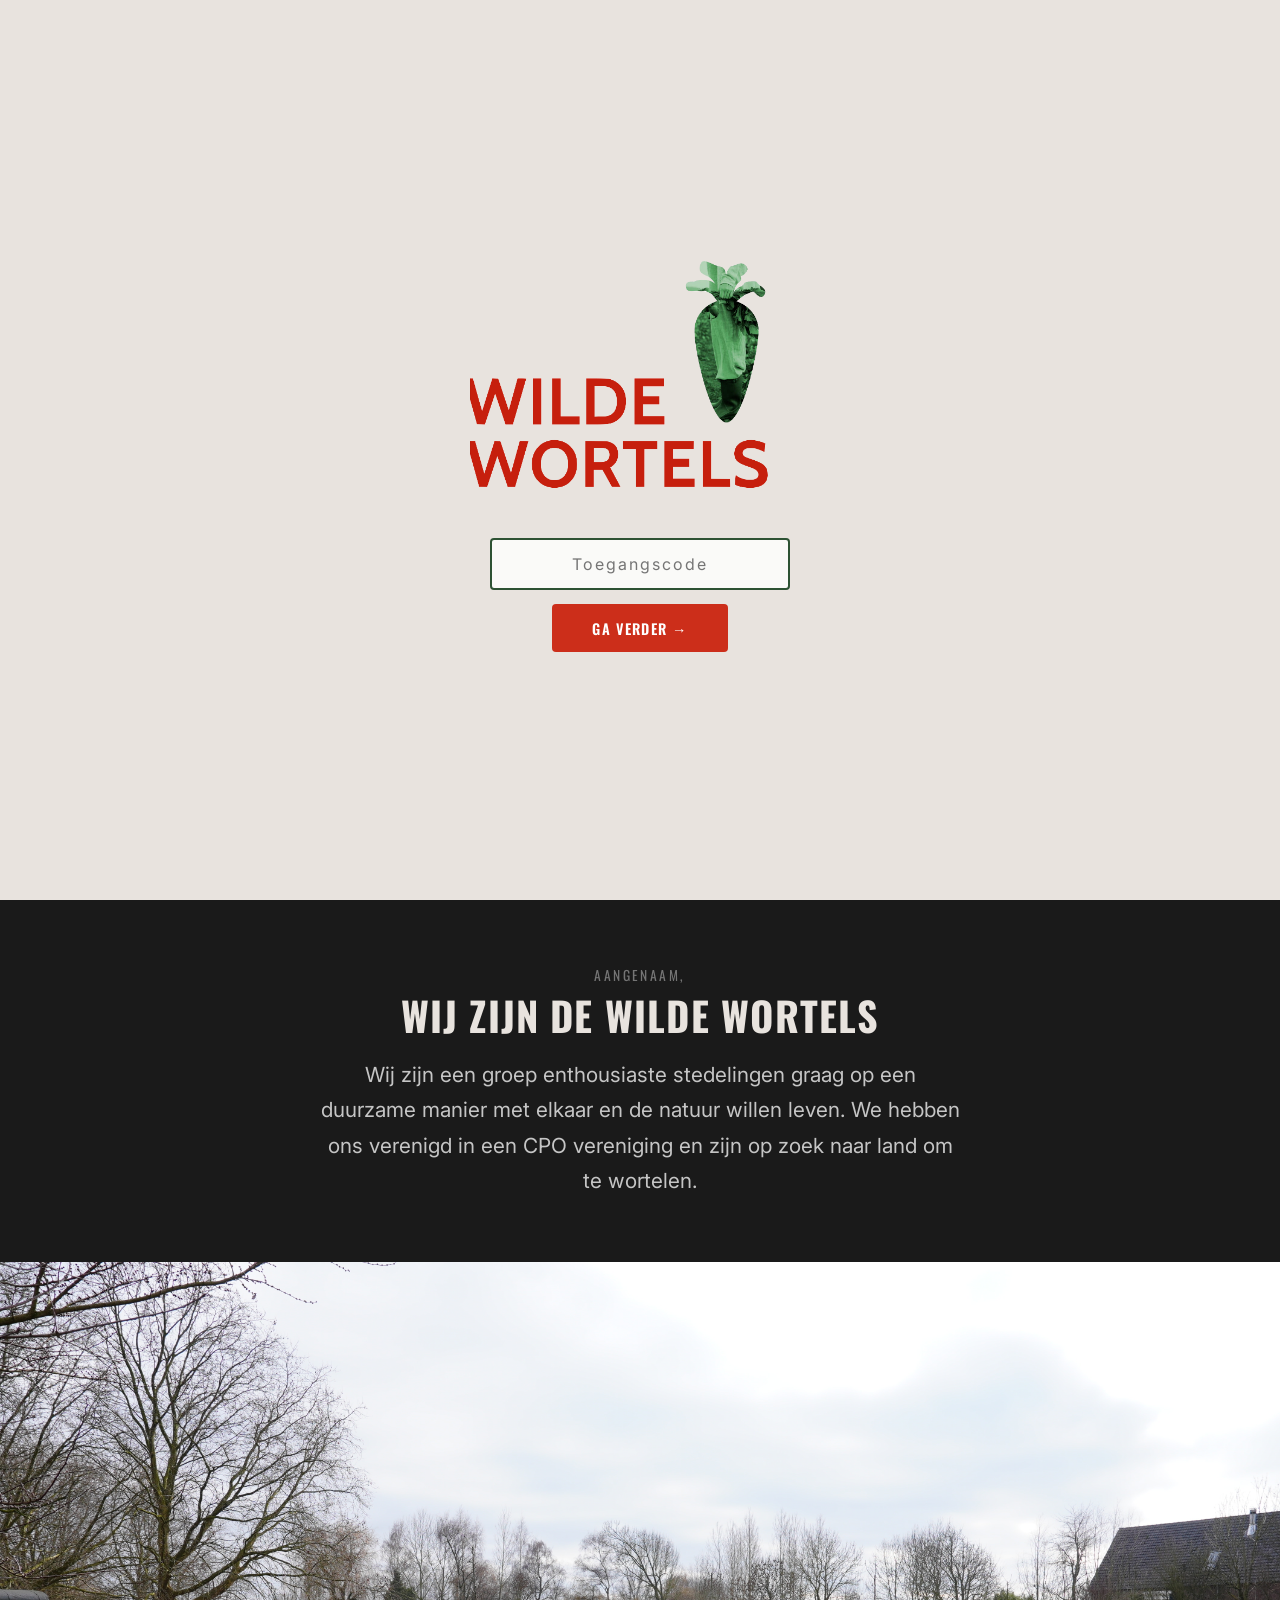
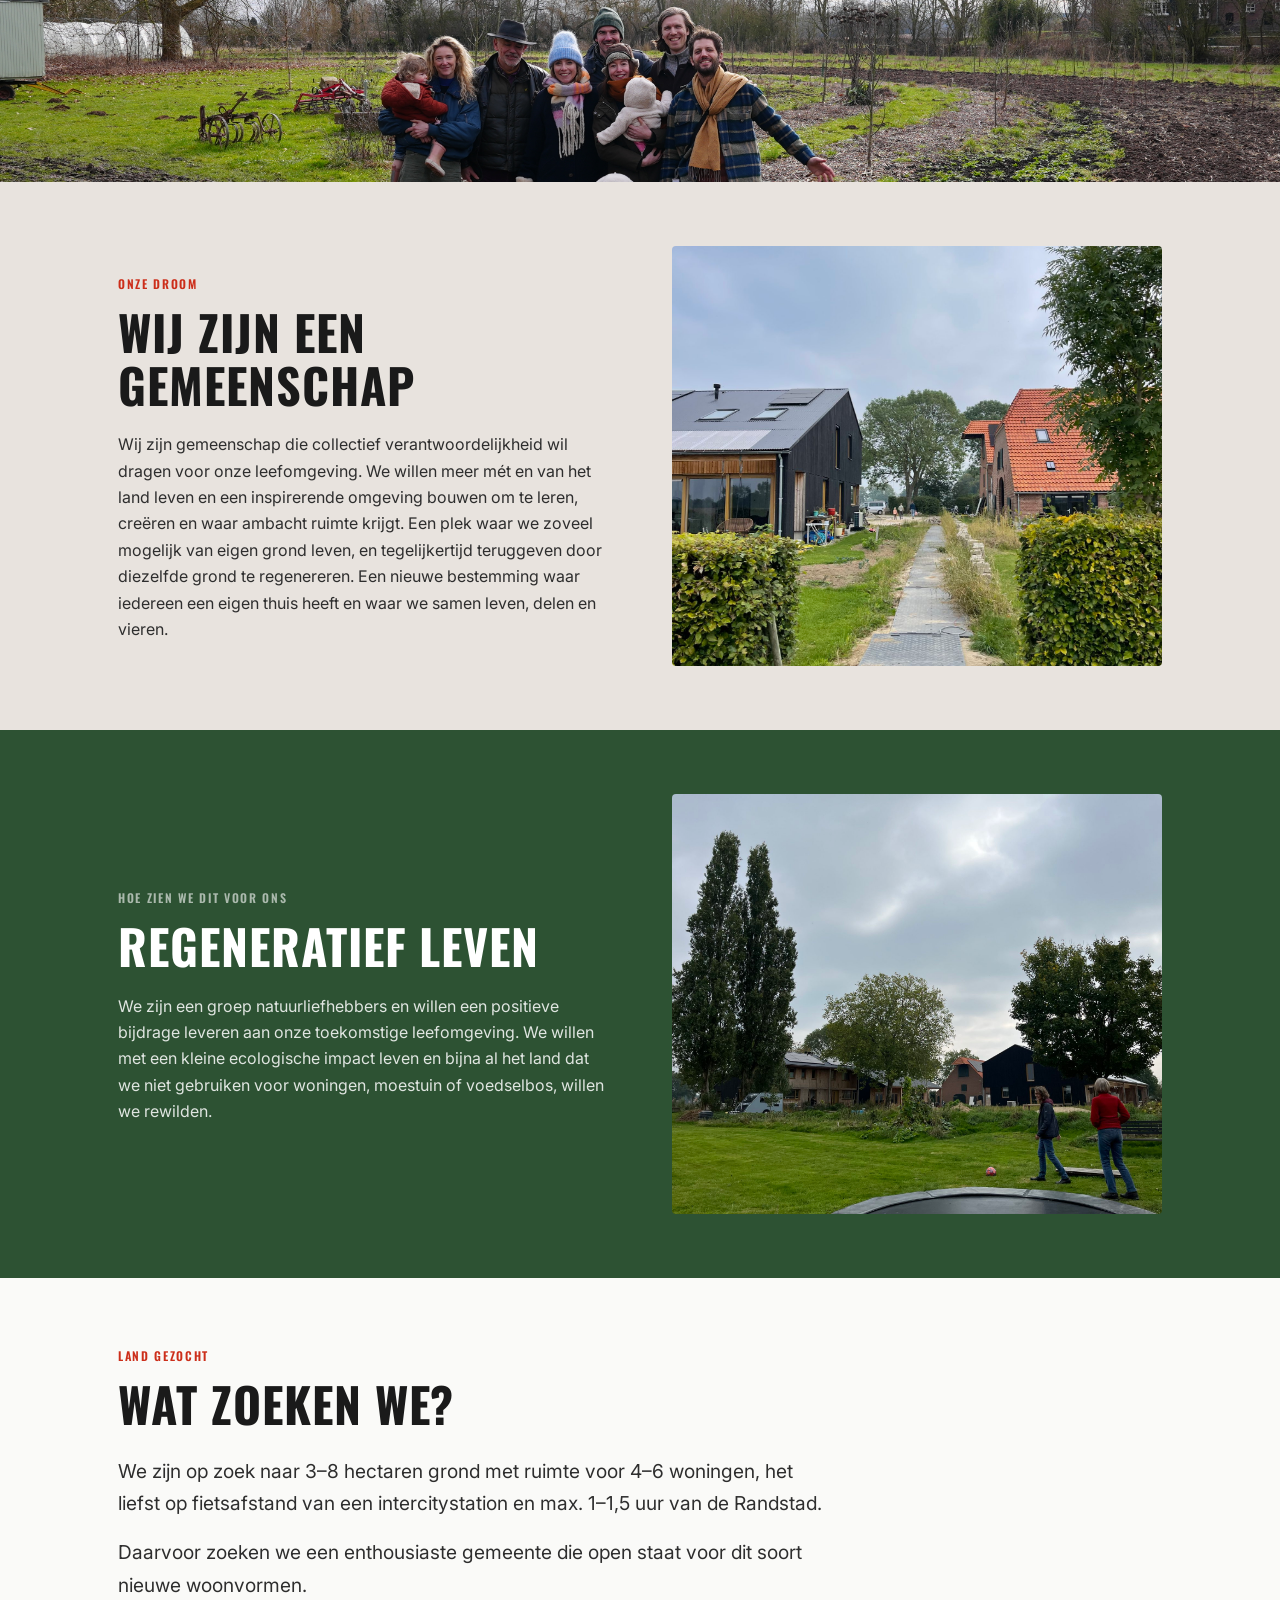
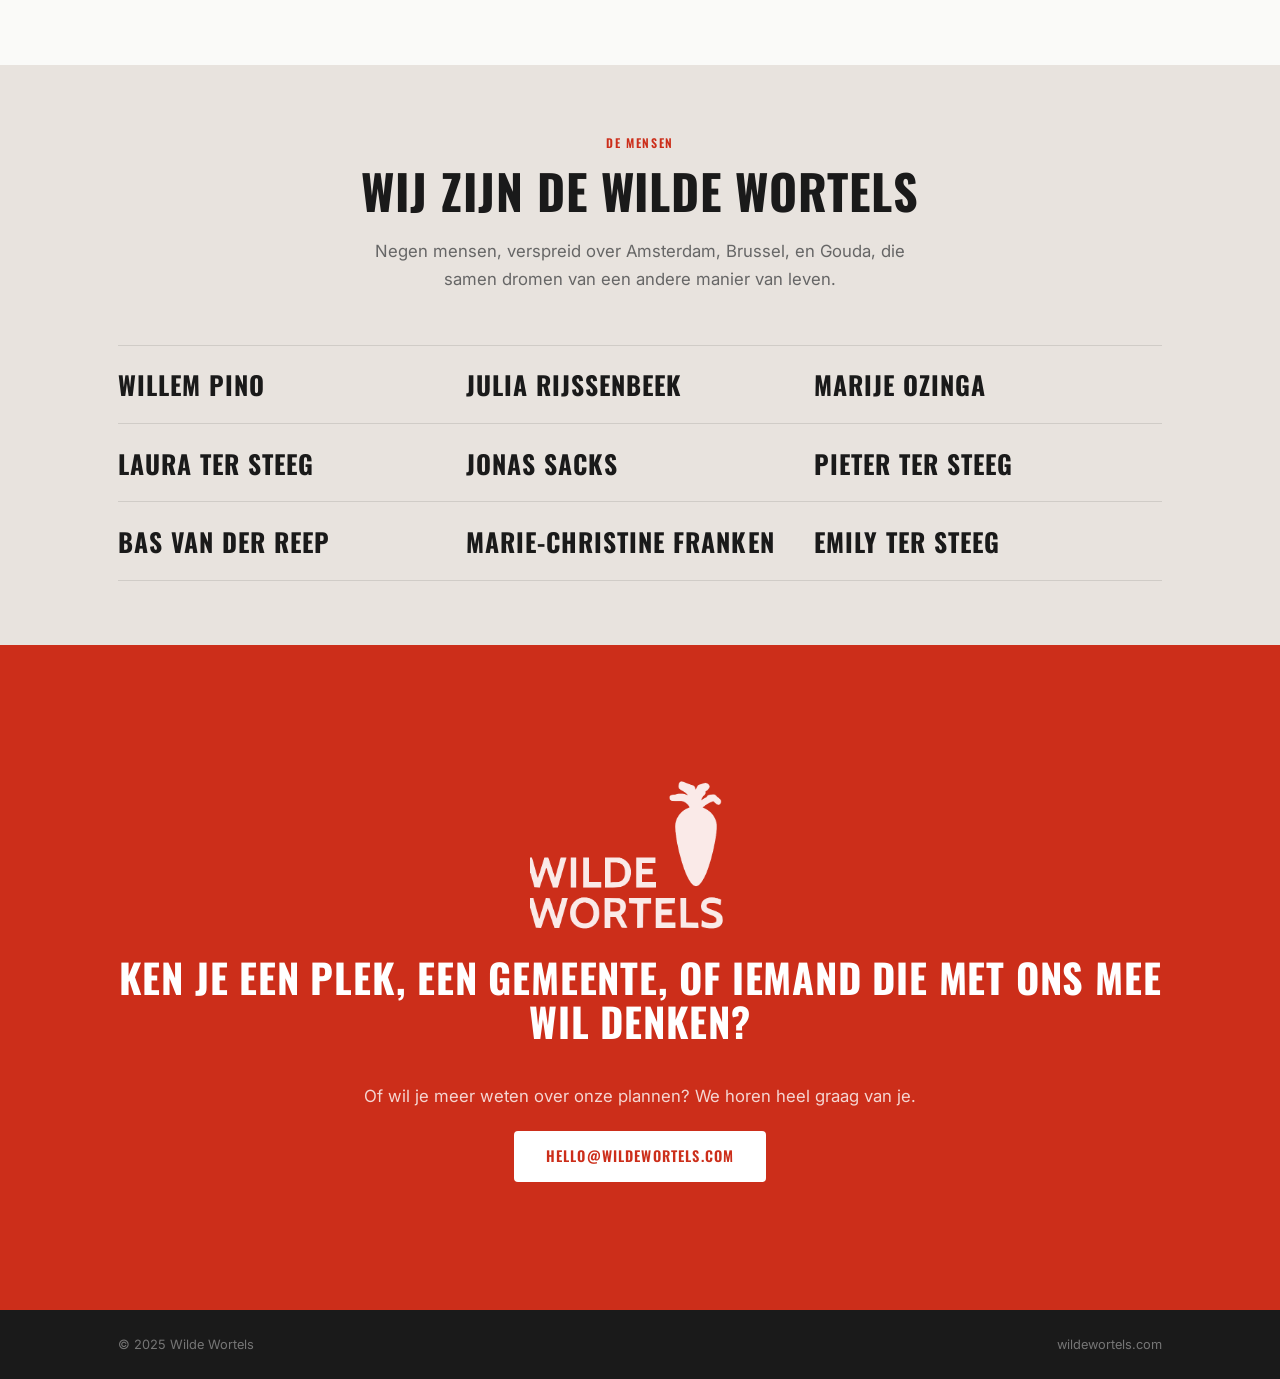
==== index.html @ aebcf2c6 "Initial commit — Wilde Wortels website" ====
<!DOCTYPE html>
<html lang="nl">
<head>
  <meta charset="UTF-8">
  <meta name="viewport" content="width=device-width, initial-scale=1.0">
  <title>Wilde Wortels — Collectief voor leven met de natuur</title>
  <link rel="preconnect" href="https://fonts.googleapis.com">
  <link rel="preconnect" href="https://fonts.gstatic.com" crossorigin>
  <link href="https://fonts.googleapis.com/css2?family=Oswald:wght@400;600;700&family=Inter:wght@400;500;600&display=swap" rel="stylesheet">
  <link rel="icon" href="data:image/svg+xml,<svg xmlns='http://www.w3.org/2000/svg' viewBox='0 0 32 32'><rect width='32' height='32' rx='5' fill='%23CC2E1A'/><text x='16' y='23' text-anchor='middle' font-family='Arial Black,sans-serif' font-weight='900' font-size='15' fill='white'>WW</text></svg>">
  <link rel="stylesheet" href="style.css">
</head>
<body>

  <!-- LOCKSCREEN -->
  <div id="lockscreen" class="lockscreen">
    <div class="lockscreen__box">
      <img src="assets/logo.png" alt="Wilde Wortels" class="lockscreen__logo">
      <form id="lock-form" class="lockscreen__form">
        <input type="password" id="lock-input" placeholder="Toegangscode" autocomplete="off" autofocus>
        <button type="submit">Ga verder &rarr;</button>
        <p id="lock-error" class="lockscreen__error">Onjuiste code. Probeer opnieuw.</p>
      </form>
    </div>
  </div>

  <!-- NAV -->
  <nav class="nav" id="nav">
    <a href="#" class="nav-brand">Wilde Wortels</a>
    <button class="nav-toggle" aria-label="Menu" aria-expanded="false">
      <span></span><span></span><span></span>
    </button>
    <ul class="nav-links">
      <li><a href="#visie">Visie</a></li>
      <li><a href="#wie">Wie zijn wij</a></li>
      <li><a href="#land">Land gezocht</a></li>
<li><a href="#contact" class="nav-cta">Contact</a></li>
    </ul>
  </nav>

  <!-- HERO -->
  <section class="hero">
    <div class="hero-inner">
      <img src="assets/logo.png" alt="Wilde Wortels" class="hero-logo">
      <p class="hero-tagline">Collectief voor leven met de natuur</p>
      <a href="#intro" class="hero-scroll" aria-label="Scroll naar beneden">
        <svg viewBox="0 0 24 24" fill="none" stroke="currentColor" stroke-width="2"><path d="M12 5v14M5 12l7 7 7-7"/></svg>
      </a>
    </div>
  </section>

  <!-- INTRO STRIP -->
  <section id="intro" class="intro-strip">
    <div class="container">
      <p class="intro-greeting">Aangenaam,</p>
      <h2 class="intro-heading">Wij zijn de Wilde Wortels</h2>
      <p class="lead">Wij zijn een groep enthousiaste stedelingen graag op een duurzame manier met elkaar en de natuur willen leven. We hebben ons verenigd in een CPO vereniging en zijn op zoek naar land om te wortelen.</p>
    </div>
  </section>

  <!-- PHOTO FULL WIDTH -->
  <div class="photo-full">
    <img src="assets/photo-kleverbergh.jpg" alt="Wilde Wortels op bezoek bij Kleverbergh">
  </div>

  <!-- ONZE DROOM -->
  <section id="visie" class="section section--cream">
    <div class="container">
      <div class="two-col">
        <div class="two-col__text">
          <span class="label">Onze droom</span>
          <h2>Wij zijn een gemeenschap</h2>
          <p>Wij zijn gemeenschap die collectief verantwoordelijkheid wil dragen voor onze leefomgeving. We willen meer mét en van het land leven en een inspirerende omgeving bouwen om te leren, creëren en waar ambacht ruimte krijgt. Een plek waar we zoveel mogelijk van eigen grond leven, en tegelijkertijd teruggeven door diezelfde grond te regenereren. Een nieuwe bestemming waar iedereen een eigen thuis heeft en waar we samen leven, delen en vieren.</p>
        </div>
        <div class="two-col__image">
          <img src="assets/photo-path.jpg" alt="Pad tussen de eco-woningen">
        </div>
      </div>
    </div>
  </section>

  <!-- HOE ZIEN WE DIT VOOR ONS -->
  <section class="section section--green">
    <div class="container">
      <div class="two-col two-col--reverse">
        <div class="two-col__image">
          <img src="assets/photo-village.jpg" alt="Overzicht van de toekomstige gemeenschap">
        </div>
        <div class="two-col__text two-col__text--light">
          <span class="label label--light">Hoe zien we dit voor ons</span>
          <h2>Regeneratief leven</h2>
          <p>We zijn een groep natuurliefhebbers en willen een positieve bijdrage leveren aan onze toekomstige leefomgeving. We willen met een kleine ecologische impact leven en bijna al het land dat we niet gebruiken voor woningen, moestuin of voedselbos, willen we rewilden.</p>
        </div>
      </div>
    </div>
  </section>

  <!-- WAT ZOEKEN WE -->
  <section id="land" class="section section--white">
    <div class="container">
      <div class="land-statement">
        <span class="label">Land gezocht</span>
        <h2>Wat zoeken we?</h2>
        <p>We zijn op zoek naar 3–8 hectaren grond met ruimte voor 4–6 woningen, het liefst op fietsafstand van een intercitystation en max. 1–1,5 uur van de Randstad.</p>
        <p>Daarvoor zoeken we een enthousiaste gemeente die open staat voor dit soort nieuwe woonvormen.</p>
      </div>
    </div>
  </section>

  <!-- DE MENSEN -->
  <section id="wie" class="section section--cream">
    <div class="container">
      <div class="section-header">
        <span class="label">De mensen</span>
        <h2>Wij zijn de Wilde Wortels</h2>
        <p class="section-intro">Negen mensen, verspreid over Amsterdam, Brussel, en Gouda, die samen dromen van een andere manier van leven.</p>
      </div>
      <ul class="names-list">
        <li>Willem Pino</li>
        <li>Julia Rijssenbeek</li>
        <li>Marije Ozinga</li>
        <li>Laura ter Steeg</li>
        <li>Jonas Sacks</li>
        <li>Pieter ter Steeg</li>
        <li>Bas van der Reep</li>
        <li>Marie-Christine Franken</li>
        <li>Emily ter Steeg</li>
      </ul>
    </div>
  </section>

  <!-- CONTACT -->
  <section id="contact" class="section section--red">
    <div class="container contact-inner">
      <img src="assets/logo.png" alt="Wilde Wortels" class="contact-logo">
      <h2>Ken je een plek, een gemeente, of iemand die met ons mee wil denken?</h2>
      <p>Of wil je meer weten over onze plannen? We horen heel graag van je.</p>
      <a href="mailto:hello@wildewortels.com" class="btn btn--white">hello@wildewortels.com</a>
    </div>
  </section>

  <!-- FOOTER -->
  <footer class="footer">
    <div class="container footer-inner">
      <span>© 2025 Wilde Wortels</span>
      <span>wildewortels.com</span>
    </div>
  </footer>

  <script src="main.js"></script>
</body>
</html>
---- style.css ----
/* ─── Variables ─────────────────────────────────────────────────── */
:root {
  --red:    #CC2E1A;
  --green:  #2D5233;
  --cream:  #E8E3DE;
  --white:  #FAFAF8;
  --dark:   #1A1A1A;
  --text:   #2E2E2E;
  --muted:  #666;

  --font-head: 'Oswald', sans-serif;
  --font-body: 'Inter', sans-serif;

  --radius: 4px;
  --max-w: 1140px;
  --gap: clamp(2rem, 5vw, 4rem);
}

/* ─── Reset ─────────────────────────────────────────────────────── */
*, *::before, *::after { box-sizing: border-box; margin: 0; padding: 0; }
html { scroll-behavior: smooth; }
img { display: block; max-width: 100%; height: auto; }
a { color: inherit; text-decoration: none; }
ul { list-style: none; }

/* ─── Base ───────────────────────────────────────────────────────── */
body {
  font-family: var(--font-body);
  font-size: 1rem;
  line-height: 1.65;
  color: var(--text);
  background: var(--white);
  -webkit-font-smoothing: antialiased;
}

/* ─── Typography ─────────────────────────────────────────────────── */
h2 {
  font-family: var(--font-head);
  font-size: clamp(2rem, 4vw, 3rem);
  font-weight: 700;
  line-height: 1.1;
  text-transform: uppercase;
  letter-spacing: 0.02em;
  color: var(--dark);
  margin-bottom: 1.25rem;
}

h3 {
  font-family: var(--font-head);
  font-size: 1.25rem;
  font-weight: 600;
  text-transform: uppercase;
  letter-spacing: 0.05em;
  color: var(--dark);
  margin-bottom: 1rem;
  border-bottom: 2px solid var(--red);
  padding-bottom: 0.5rem;
}

h4 {
  font-family: var(--font-head);
  font-size: 1.05rem;
  font-weight: 600;
  text-transform: uppercase;
  letter-spacing: 0.04em;
  color: var(--dark);
  margin-bottom: 0.35rem;
}

p { margin-bottom: 1rem; }
p:last-child { margin-bottom: 0; }

small { font-size: 0.825rem; color: var(--muted); }

strong { font-weight: 600; }

.label {
  display: inline-block;
  font-family: var(--font-head);
  font-size: 0.75rem;
  font-weight: 600;
  letter-spacing: 0.14em;
  text-transform: uppercase;
  color: var(--red);
  margin-bottom: 0.75rem;
}

.label--light { color: rgba(255,255,255,0.7); }

.lead {
  font-size: clamp(1.1rem, 2vw, 1.3rem);
  line-height: 1.7;
  color: var(--dark);
  max-width: 780px;
  margin: 0 auto;
  text-align: center;
}

/* ─── Layout ─────────────────────────────────────────────────────── */
.container {
  width: 100%;
  max-width: var(--max-w);
  margin: 0 auto;
  padding: 0 clamp(1.25rem, 5vw, 3rem);
}

.section {
  padding: var(--gap) 0;
}

.section--cream  { background: var(--cream); }
.section--white  { background: var(--white); }
.section--green  { background: var(--green); }
.section--red    { background: var(--red); }

.section-header {
  text-align: center;
  margin-bottom: clamp(2rem, 4vw, 3.5rem);
}

.section-intro {
  font-size: 1.05rem;
  color: var(--muted);
  max-width: 560px;
  margin: 0 auto;
}

/* ─── Navigation ─────────────────────────────────────────────────── */
.nav {
  position: fixed;
  top: 0; left: 0; right: 0;
  z-index: 100;
  display: flex;
  align-items: center;
  justify-content: space-between;
  padding: 0 clamp(1.25rem, 5vw, 3rem);
  height: 64px;
  background: rgba(250, 250, 248, 0.92);
  backdrop-filter: blur(12px);
  border-bottom: 1px solid rgba(0,0,0,0.06);
  transition: box-shadow 0.2s;
}

.nav.scrolled { box-shadow: 0 2px 16px rgba(0,0,0,0.08); }

.nav-brand {
  font-family: var(--font-head);
  font-size: 1.25rem;
  font-weight: 700;
  text-transform: uppercase;
  letter-spacing: 0.06em;
  color: var(--red);
}

.nav-links {
  display: flex;
  align-items: center;
  gap: 2rem;
}

.nav-links li a {
  font-family: var(--font-head);
  font-size: 0.85rem;
  font-weight: 600;
  letter-spacing: 0.08em;
  text-transform: uppercase;
  color: var(--dark);
  transition: color 0.15s;
}

.nav-links li a:hover { color: var(--red); }

.nav-cta {
  background: var(--red);
  color: #fff !important;
  padding: 0.5rem 1.1rem;
  border-radius: var(--radius);
  transition: background 0.15s !important;
}

.nav-cta:hover { background: #a82415 !important; }

.nav-toggle {
  display: none;
  flex-direction: column;
  justify-content: center;
  gap: 5px;
  background: none;
  border: none;
  cursor: pointer;
  padding: 4px;
}

.nav-toggle span {
  display: block;
  width: 24px;
  height: 2px;
  background: var(--dark);
  border-radius: 2px;
  transition: transform 0.2s, opacity 0.2s;
}

/* ─── Hero ───────────────────────────────────────────────────────── */
.hero {
  min-height: 100svh;
  background: var(--cream);
  display: flex;
  align-items: center;
  justify-content: center;
  padding-top: 64px;
}

.hero-inner {
  display: flex;
  flex-direction: column;
  align-items: center;
  gap: 1.5rem;
  text-align: center;
  padding: 2rem;
}

.hero-logo {
  width: clamp(260px, 50vw, 480px);
  animation: fadeUp 0.8s ease both;
}

.hero-tagline {
  font-family: var(--font-head);
  font-size: clamp(1rem, 2vw, 1.25rem);
  font-weight: 400;
  letter-spacing: 0.12em;
  text-transform: uppercase;
  color: var(--green);
  margin: 0;
  animation: fadeUp 0.8s 0.15s ease both;
}

.hero-scroll {
  margin-top: 2rem;
  color: var(--green);
  opacity: 0.6;
  transition: opacity 0.2s, transform 0.2s;
  animation: fadeUp 0.8s 0.3s ease both;
}

.hero-scroll svg { width: 28px; height: 28px; }
.hero-scroll:hover { opacity: 1; transform: translateY(4px); }

/* ─── Intro strip ────────────────────────────────────────────────── */
.intro-strip {
  background: var(--dark);
  padding: clamp(2.5rem, 5vw, 4rem) 0;
  text-align: center;
}

.intro-greeting {
  font-family: var(--font-head);
  font-size: 0.85rem;
  font-weight: 400;
  letter-spacing: 0.18em;
  text-transform: uppercase;
  color: rgba(255,255,255,0.4);
  margin-bottom: 0.4rem;
}

.intro-heading {
  font-family: var(--font-head);
  font-size: clamp(1.75rem, 3.5vw, 2.5rem);
  font-weight: 700;
  text-transform: uppercase;
  letter-spacing: 0.03em;
  color: var(--cream);
  margin-bottom: 1.25rem;
}

.intro-strip .lead { color: rgba(255,255,255,0.75); max-width: 640px; }

/* ─── Full-width photo ───────────────────────────────────────────── */
.photo-full {
  width: 100%;
  max-height: 520px;
  overflow: hidden;
}

.photo-full img {
  width: 100%;
  height: 100%;
  object-fit: cover;
  object-position: center bottom;
}

/* ─── Two-column ─────────────────────────────────────────────────── */
.two-col {
  display: grid;
  grid-template-columns: 1fr 1fr;
  gap: clamp(2rem, 5vw, 4rem);
  align-items: center;
}

.two-col--reverse { direction: rtl; }
.two-col--reverse > * { direction: ltr; }

.two-col__image img {
  width: 100%;
  height: 420px;
  object-fit: cover;
  border-radius: var(--radius);
}

.two-col__text h2 { color: var(--dark); }
.two-col__text--light h2 { color: #fff; }
.two-col__text--light p  { color: rgba(255,255,255,0.85); }
.two-col__text--light .label { color: rgba(255,255,255,0.6); }

/* ─── Feature list ───────────────────────────────────────────────── */
.feature-list {
  margin-top: 1.5rem;
  display: flex;
  flex-direction: column;
  gap: 0.5rem;
}

.feature-list li {
  padding-left: 1.25rem;
  position: relative;
  color: rgba(255,255,255,0.85);
  font-size: 0.95rem;
}

.feature-list li::before {
  content: '→';
  position: absolute;
  left: 0;
  color: rgba(255,255,255,0.4);
  font-size: 0.85rem;
}

/* ─── Names list ─────────────────────────────────────────────────── */
.names-list {
  display: grid;
  grid-template-columns: repeat(auto-fill, minmax(300px, 1fr));
  list-style: none;
  border-top: 1px solid rgba(0,0,0,0.1);
}

.names-list li {
  font-family: var(--font-head);
  font-size: clamp(1.2rem, 2.5vw, 1.6rem);
  font-weight: 700;
  text-transform: uppercase;
  letter-spacing: 0.04em;
  color: var(--dark);
  padding: 1.1rem 0;
  border-bottom: 1px solid rgba(0,0,0,0.1);
}

/* ─── Land statement ─────────────────────────────────────────────── */
.land-statement {
  max-width: 720px;
}

.land-statement h2 { margin-bottom: 1.5rem; }

.land-statement p {
  font-size: clamp(1.05rem, 2vw, 1.2rem);
  line-height: 1.7;
  color: var(--text);
}

/* ─── Values ─────────────────────────────────────────────────────── */
.values {
  display: flex;
  flex-wrap: wrap;
  gap: 0.75rem;
  justify-content: center;
  margin-bottom: 2.5rem;
}

.values span {
  font-family: var(--font-head);
  font-size: clamp(0.9rem, 1.5vw, 1.1rem);
  font-weight: 600;
  text-transform: uppercase;
  letter-spacing: 0.06em;
  padding: 0.5rem 1rem;
  border: 2px solid var(--red);
  border-radius: 100px;
  color: var(--dark);
  transition: background 0.15s, color 0.15s;
  cursor: default;
}

.values span:hover {
  background: var(--red);
  color: #fff;
}

.values-text {
  max-width: 640px;
  margin: 0 auto;
  text-align: center;
  color: var(--muted);
  font-size: 0.95rem;
}

/* ─── Timeline ───────────────────────────────────────────────────── */
.timeline {
  display: flex;
  flex-direction: column;
  gap: 0;
  max-width: 680px;
  margin: 0 auto;
  position: relative;
}

.timeline::before {
  content: '';
  position: absolute;
  left: 10px;
  top: 12px;
  bottom: 0;
  width: 2px;
  background: rgba(0,0,0,0.1);
}

.timeline__item {
  display: flex;
  gap: 1.5rem;
  padding-bottom: 2rem;
  position: relative;
}

.timeline__dot {
  width: 22px;
  height: 22px;
  border-radius: 50%;
  border: 2px solid rgba(0,0,0,0.15);
  background: var(--cream);
  flex-shrink: 0;
  margin-top: 2px;
  position: relative;
  z-index: 1;
  transition: background 0.2s, border-color 0.2s;
}

.timeline__item--done .timeline__dot {
  background: var(--green);
  border-color: var(--green);
}

.timeline__item--active .timeline__dot {
  background: var(--red);
  border-color: var(--red);
  box-shadow: 0 0 0 4px rgba(204, 46, 26, 0.2);
}

.timeline__content h4 { color: var(--dark); }
.timeline__content p  { font-size: 0.9rem; color: var(--muted); }

.timeline__item--done .timeline__content h4 { color: var(--green); }
.timeline__item--active .timeline__content h4 { color: var(--red); }

/* ─── Contact ────────────────────────────────────────────────────── */
.contact-inner {
  display: flex;
  flex-direction: column;
  align-items: center;
  text-align: center;
  padding-top: var(--gap);
  padding-bottom: var(--gap);
  gap: 1.25rem;
}

.contact-logo {
  width: 220px;
  filter: brightness(0) invert(1);
  opacity: 0.9;
}

.contact-inner h2 {
  color: #fff;
  font-size: clamp(1.75rem, 3.5vw, 2.5rem);
}

.contact-inner p {
  color: rgba(255,255,255,0.8);
  font-size: 1.05rem;
  margin: 0;
}

/* ─── Button ─────────────────────────────────────────────────────── */
.btn {
  display: inline-block;
  font-family: var(--font-head);
  font-size: 0.9rem;
  font-weight: 600;
  letter-spacing: 0.08em;
  text-transform: uppercase;
  padding: 0.85rem 2rem;
  border-radius: var(--radius);
  transition: background 0.15s, color 0.15s, transform 0.1s;
}

.btn--white {
  background: #fff;
  color: var(--red);
}

.btn--white:hover {
  background: var(--cream);
  transform: translateY(-1px);
}

/* ─── Footer ─────────────────────────────────────────────────────── */
.footer {
  background: var(--dark);
  padding: 1.5rem 0;
}

.footer-inner {
  display: flex;
  justify-content: space-between;
  align-items: center;
  font-size: 0.8rem;
  color: rgba(255,255,255,0.4);
}

/* ─── Lockscreen ─────────────────────────────────────────────────── */
.lockscreen {
  position: fixed;
  inset: 0;
  z-index: 9999;
  background: var(--cream);
  display: flex;
  align-items: center;
  justify-content: center;
}

.lockscreen__box {
  display: flex;
  flex-direction: column;
  align-items: center;
  gap: 2.5rem;
  padding: 2rem;
  text-align: center;
}

.lockscreen__logo {
  width: clamp(220px, 40vw, 340px);
}

.lockscreen__form {
  display: flex;
  flex-direction: column;
  align-items: center;
  gap: 0.875rem;
  width: 100%;
  max-width: 300px;
}

.lockscreen__form input {
  width: 100%;
  padding: 0.875rem 1.25rem;
  font-family: var(--font-body);
  font-size: 1rem;
  border: 2px solid rgba(0,0,0,0.12);
  border-radius: var(--radius);
  background: var(--white);
  text-align: center;
  letter-spacing: 0.12em;
  outline: none;
  transition: border-color 0.15s;
}

.lockscreen__form input:focus {
  border-color: var(--green);
}

.lockscreen__form input.shake {
  animation: shake 0.4s ease;
  border-color: var(--red);
}

.lockscreen__form button {
  font-family: var(--font-head);
  font-size: 0.9rem;
  font-weight: 600;
  letter-spacing: 0.08em;
  text-transform: uppercase;
  padding: 0.85rem 2.5rem;
  background: var(--red);
  color: #fff;
  border: none;
  border-radius: var(--radius);
  cursor: pointer;
  transition: background 0.15s, transform 0.1s;
}

.lockscreen__form button:hover { background: #a82415; transform: translateY(-1px); }

.lockscreen__error {
  color: var(--red);
  font-size: 0.85rem;
  display: none;
  margin: 0;
}

/* ─── Animation ──────────────────────────────────────────────────── */
@keyframes fadeUp {
  from { opacity: 0; transform: translateY(20px); }
  to   { opacity: 1; transform: translateY(0); }
}

@keyframes shake {
  0%, 100% { transform: translateX(0); }
  20%       { transform: translateX(-8px); }
  40%       { transform: translateX(8px); }
  60%       { transform: translateX(-5px); }
  80%       { transform: translateX(5px); }
}

/* ─── Responsive ─────────────────────────────────────────────────── */
@media (max-width: 768px) {
  .nav-links {
    display: none;
    position: absolute;
    top: 64px; left: 0; right: 0;
    background: var(--white);
    border-bottom: 1px solid rgba(0,0,0,0.08);
    flex-direction: column;
    padding: 1.5rem 2rem;
    gap: 1.25rem;
  }

  .nav-links.open { display: flex; }

  .nav-toggle { display: flex; }

  .two-col,
  .two-col--reverse {
    grid-template-columns: 1fr;
    direction: ltr;
  }

  .two-col__image { order: -1; }
  .two-col__image img { height: 260px; }

  .two-col--reverse .two-col__image { order: -1; }

  .timeline::before { left: 10px; }

  .footer-inner { flex-direction: column; gap: 0.4rem; text-align: center; }
  .names-list { grid-template-columns: 1fr; }
}
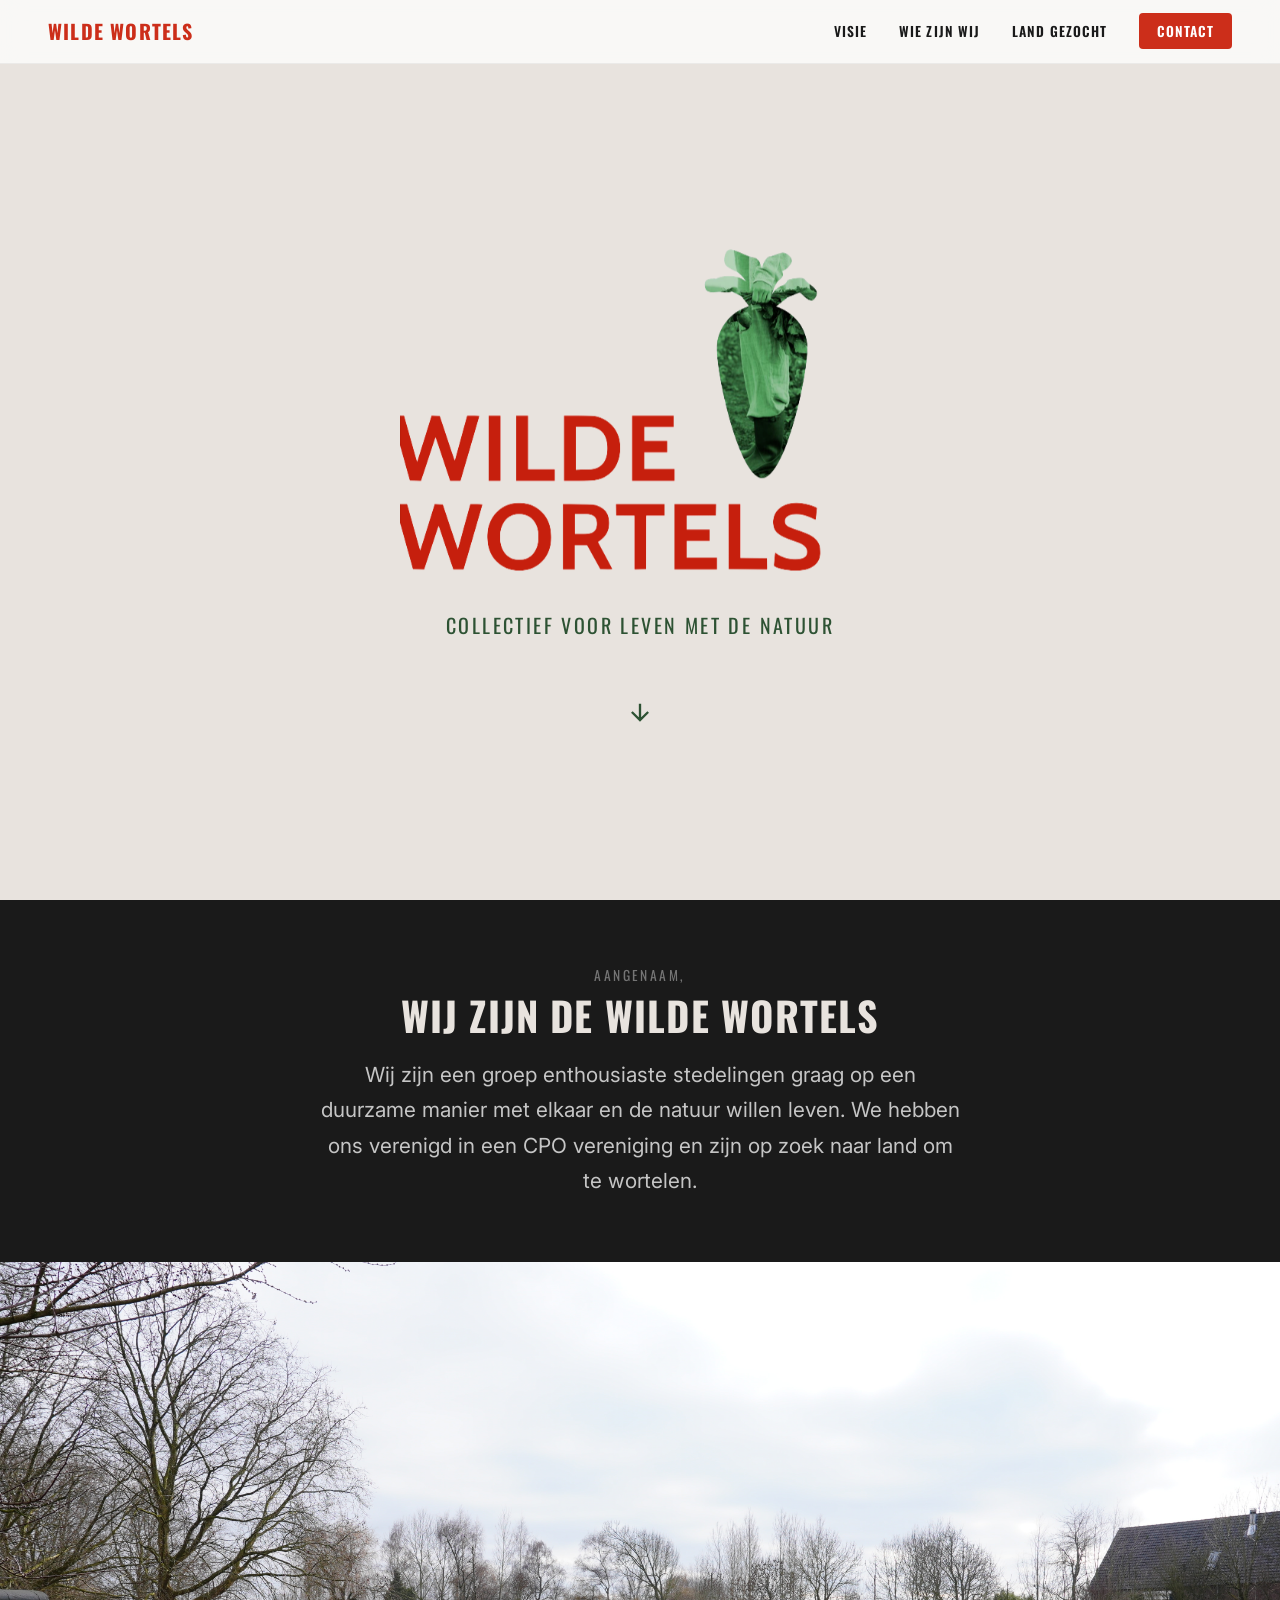
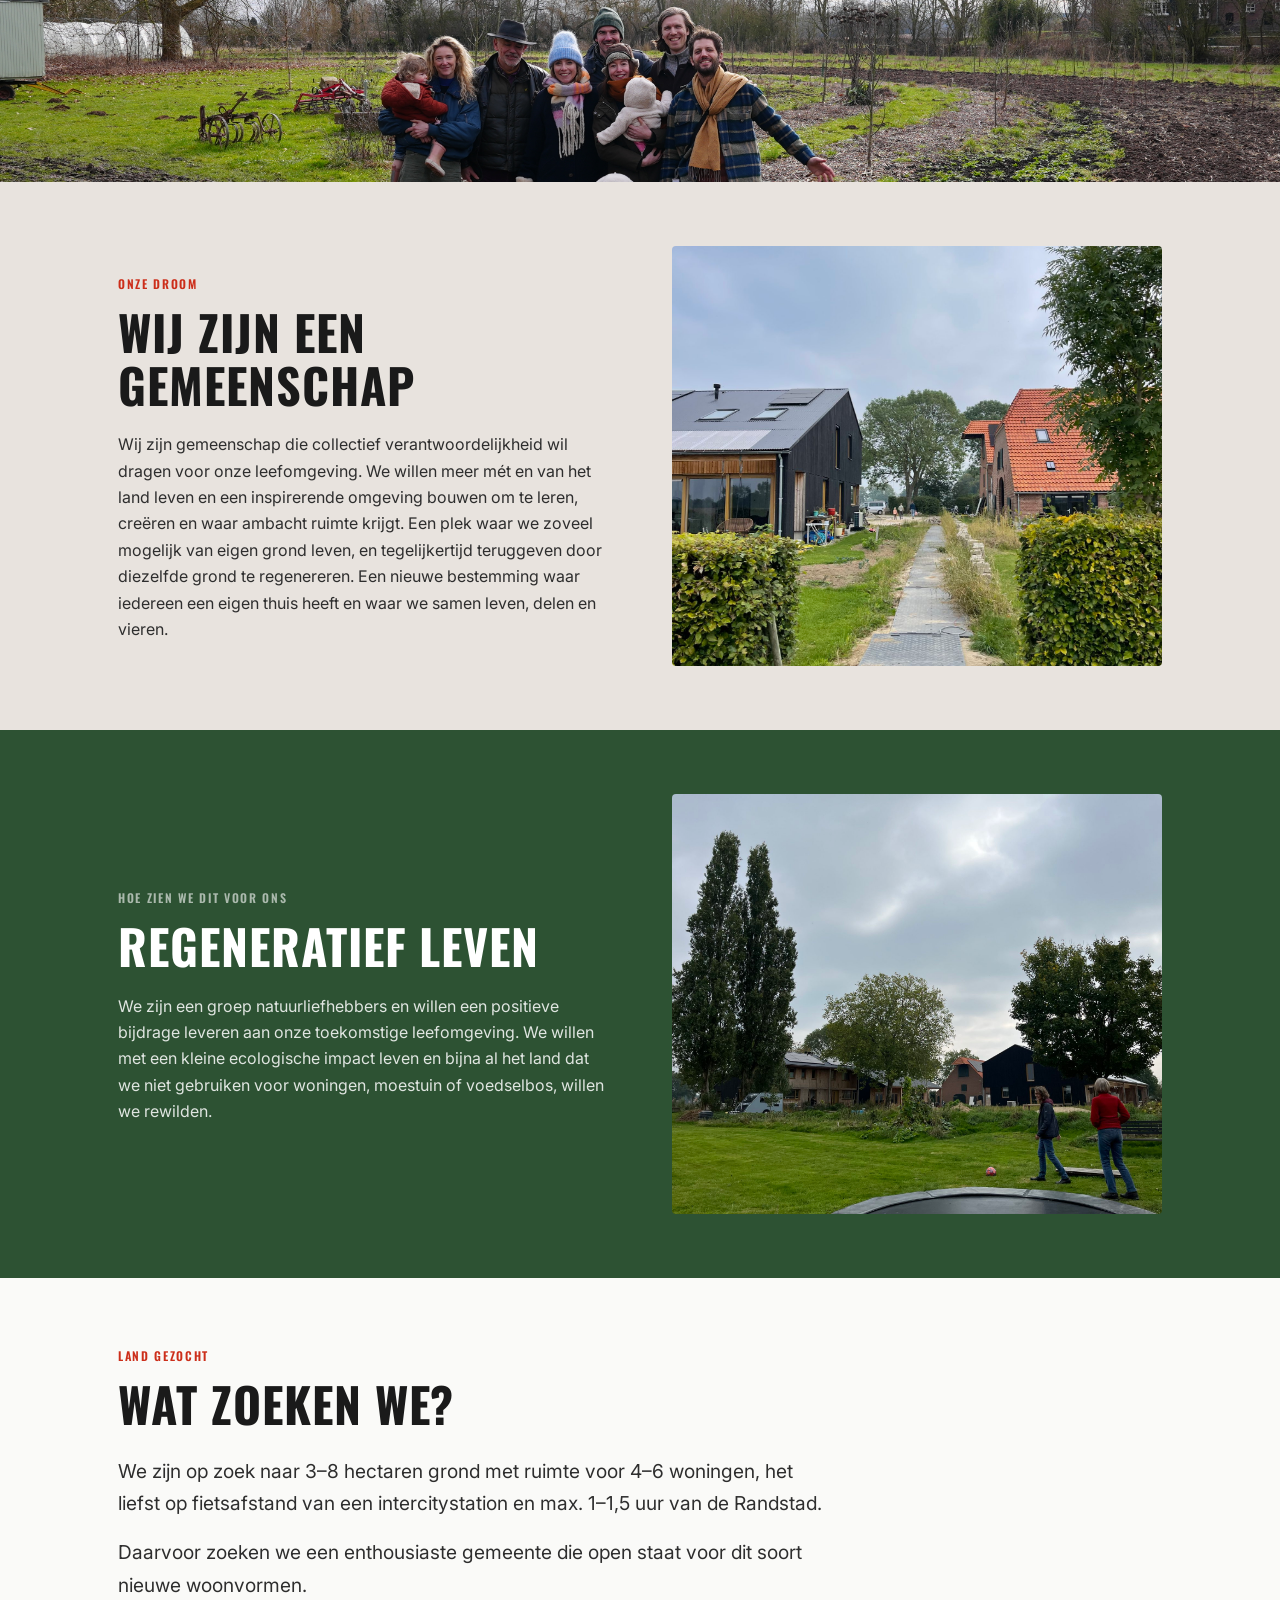
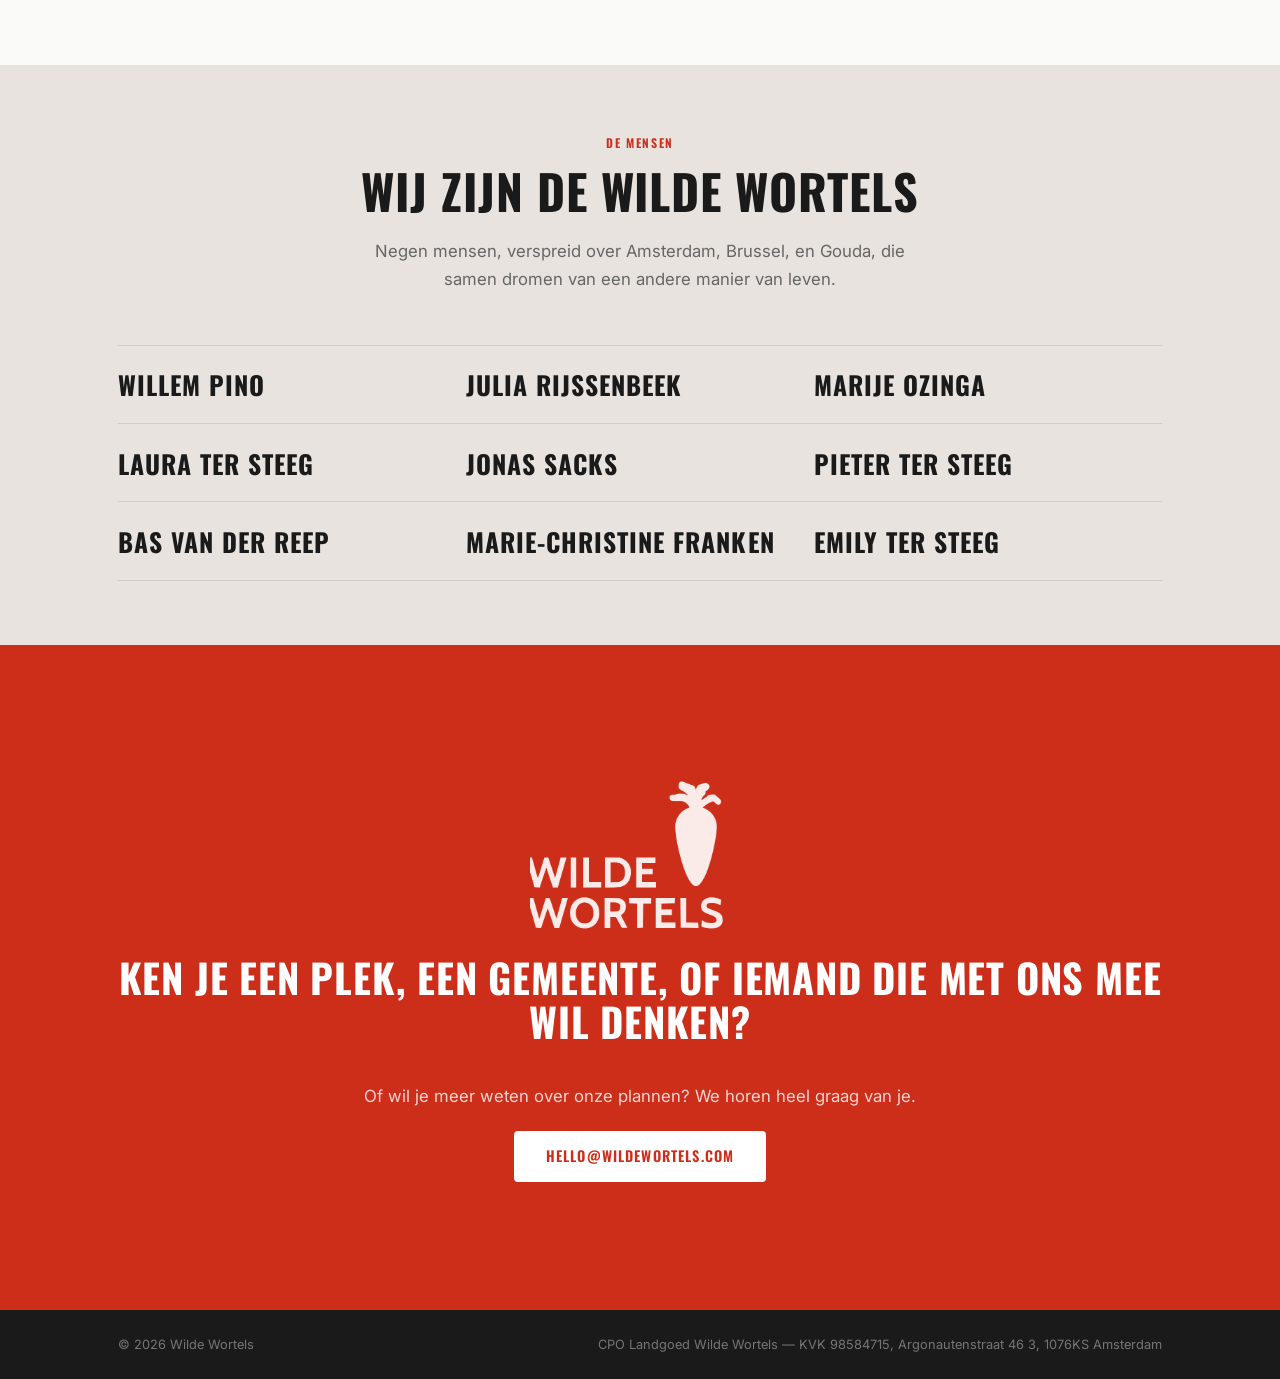
==== commit 3e396565: "Remove password, update copyright to 2026, add KVK footer line" ====
--- a/index.html
+++ b/index.html
@@ -11,18 +11,6 @@
   <link rel="stylesheet" href="style.css">
 </head>
 <body>
-
-  <!-- LOCKSCREEN -->
-  <div id="lockscreen" class="lockscreen">
-    <div class="lockscreen__box">
-      <img src="assets/logo.png" alt="Wilde Wortels" class="lockscreen__logo">
-      <form id="lock-form" class="lockscreen__form">
-        <input type="password" id="lock-input" placeholder="Toegangscode" autocomplete="off" autofocus>
-        <button type="submit">Ga verder &rarr;</button>
-        <p id="lock-error" class="lockscreen__error">Onjuiste code. Probeer opnieuw.</p>
-      </form>
-    </div>
-  </div>
 
   <!-- NAV -->
   <nav class="nav" id="nav">
@@ -142,8 +130,8 @@
   <!-- FOOTER -->
   <footer class="footer">
     <div class="container footer-inner">
-      <span>© 2025 Wilde Wortels</span>
-      <span>wildewortels.com</span>
+      <span>© 2026 Wilde Wortels</span>
+      <span>CPO Landgoed Wilde Wortels &mdash; KVK 98584715, Argonautenstraat 46 3, 1076KS Amsterdam</span>
     </div>
   </footer>
 
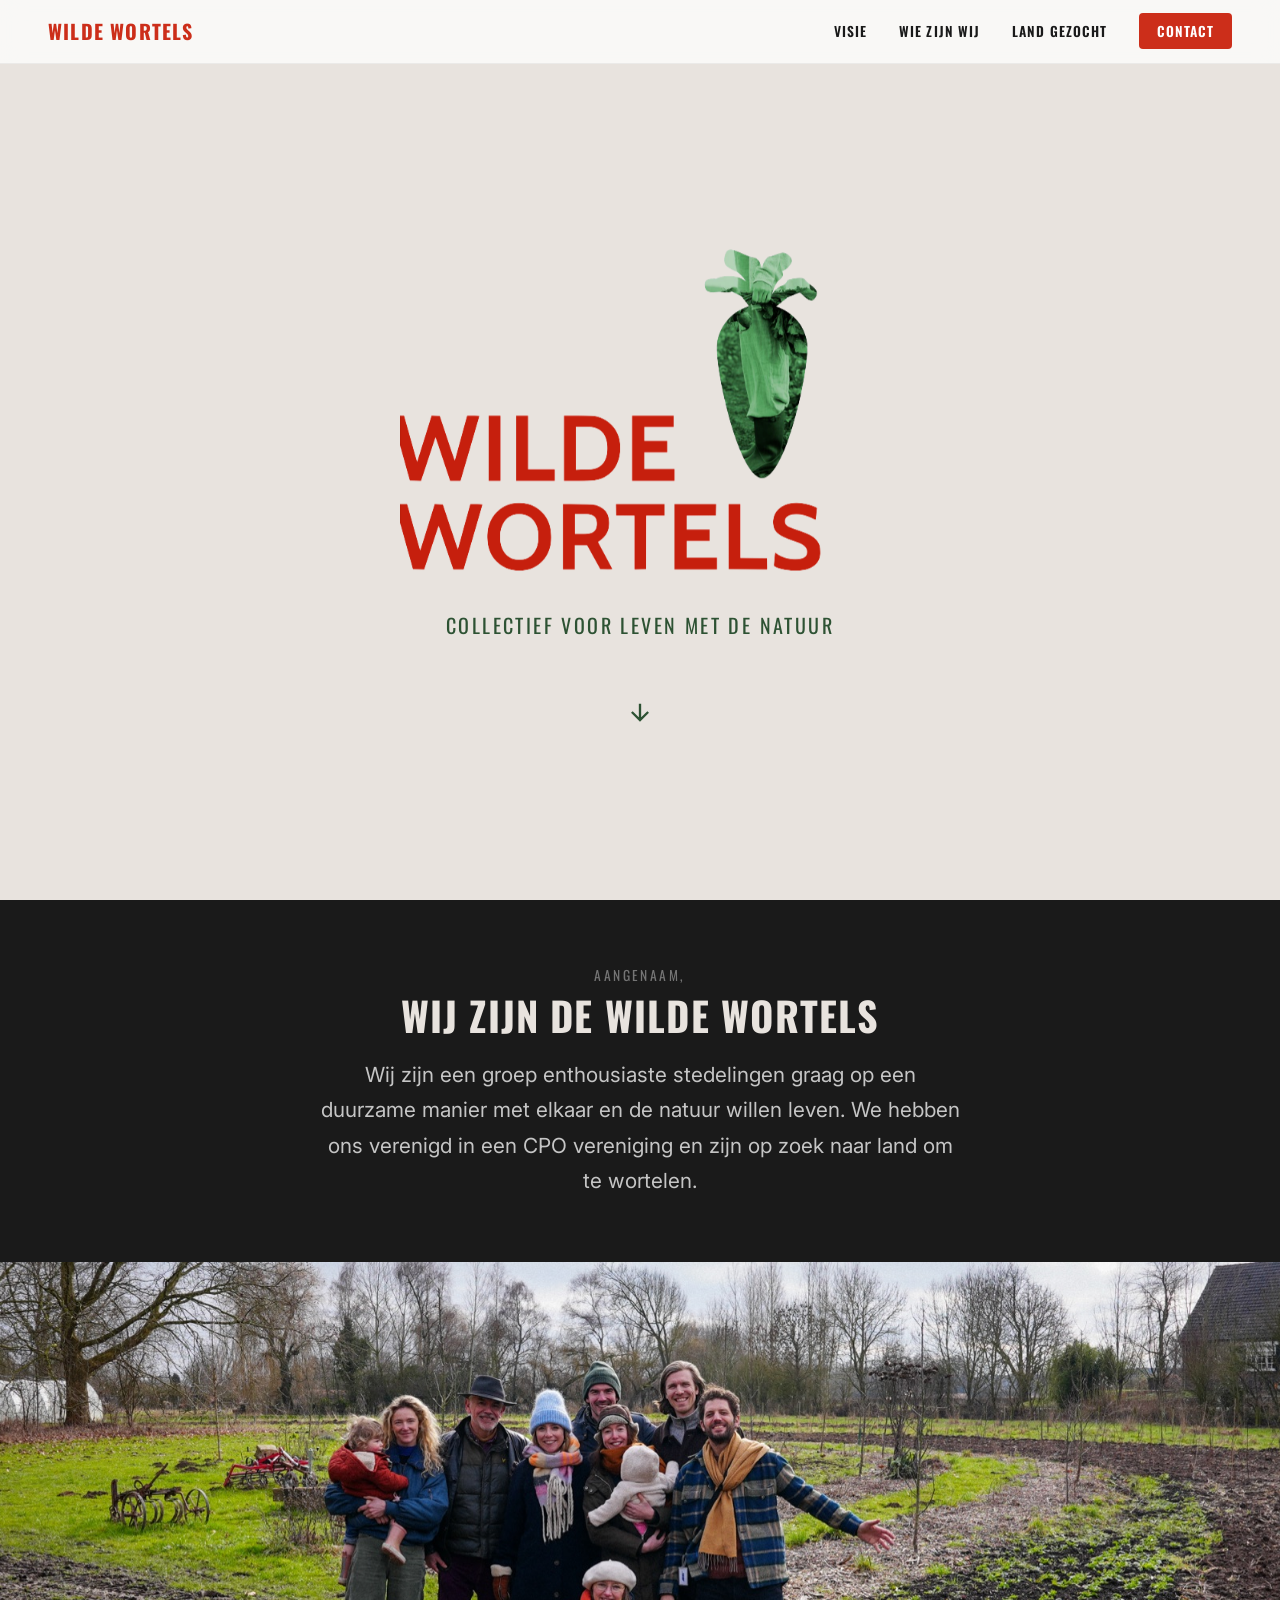
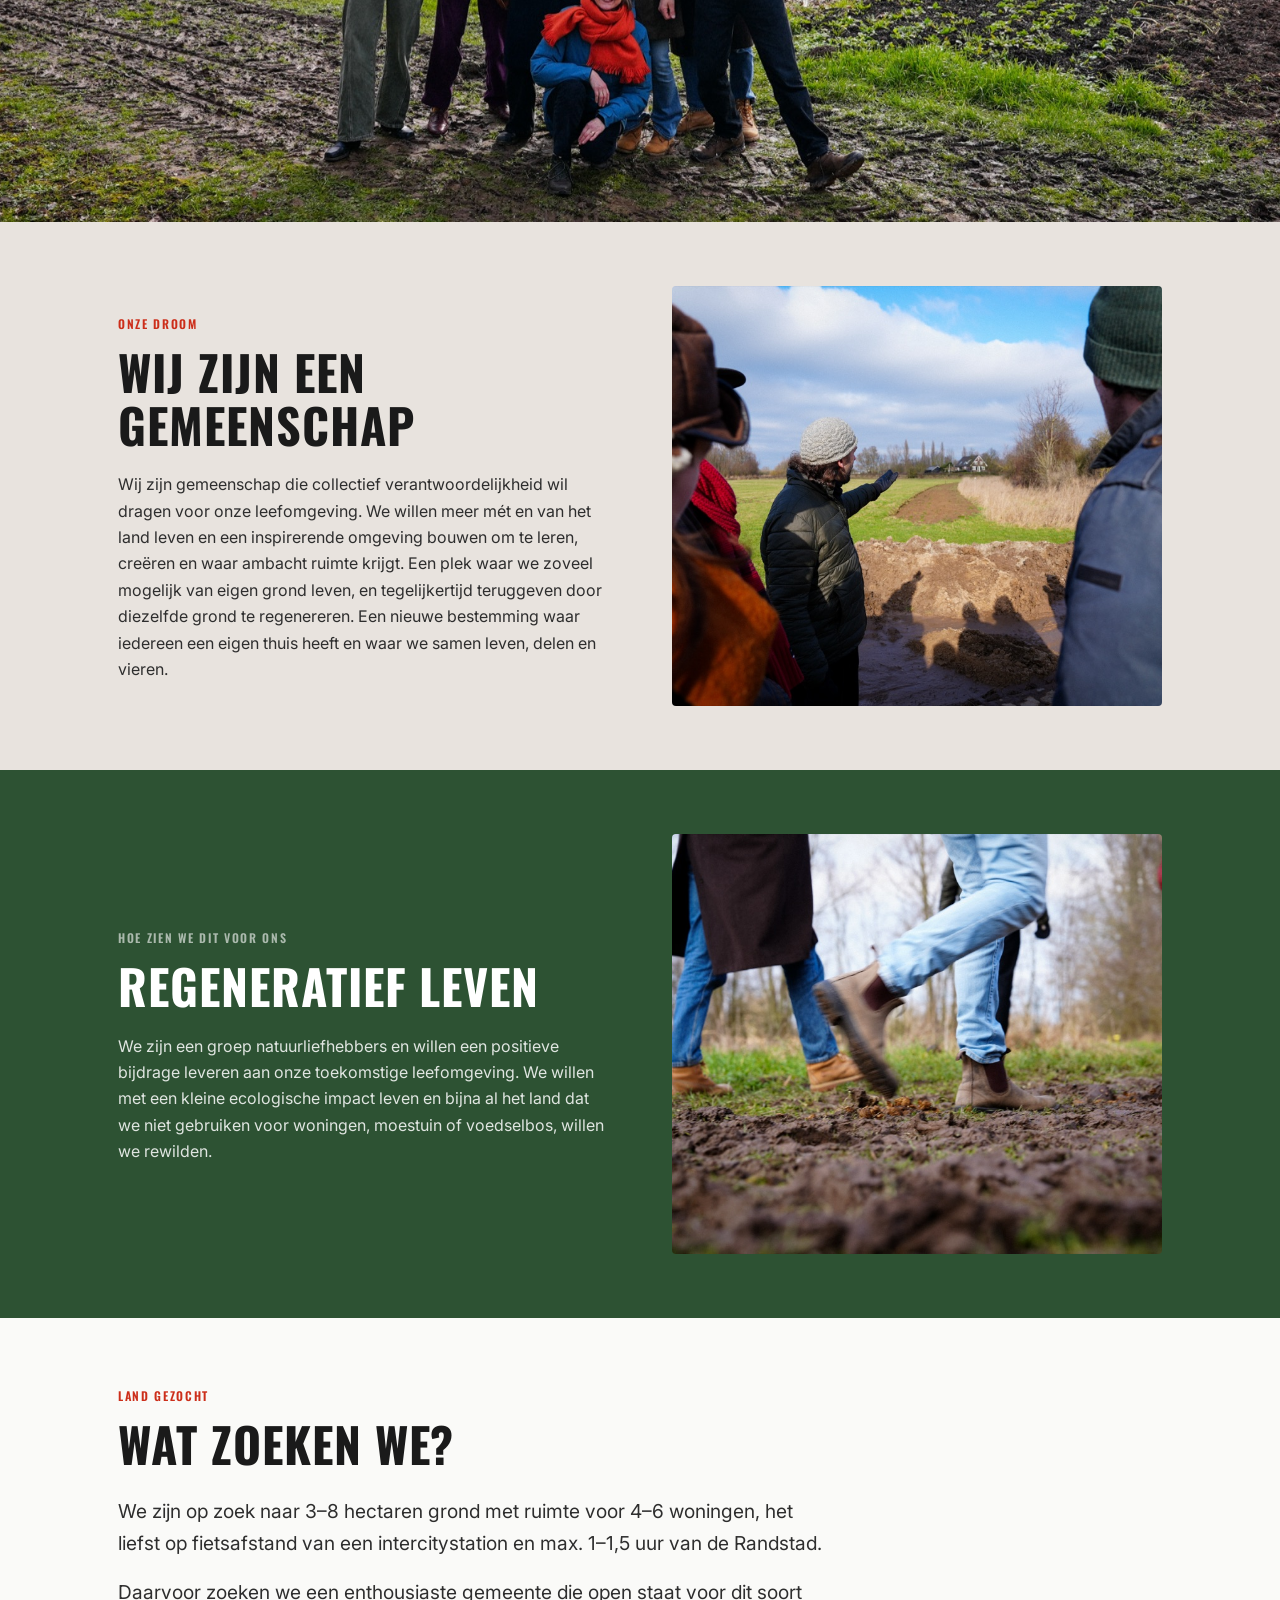
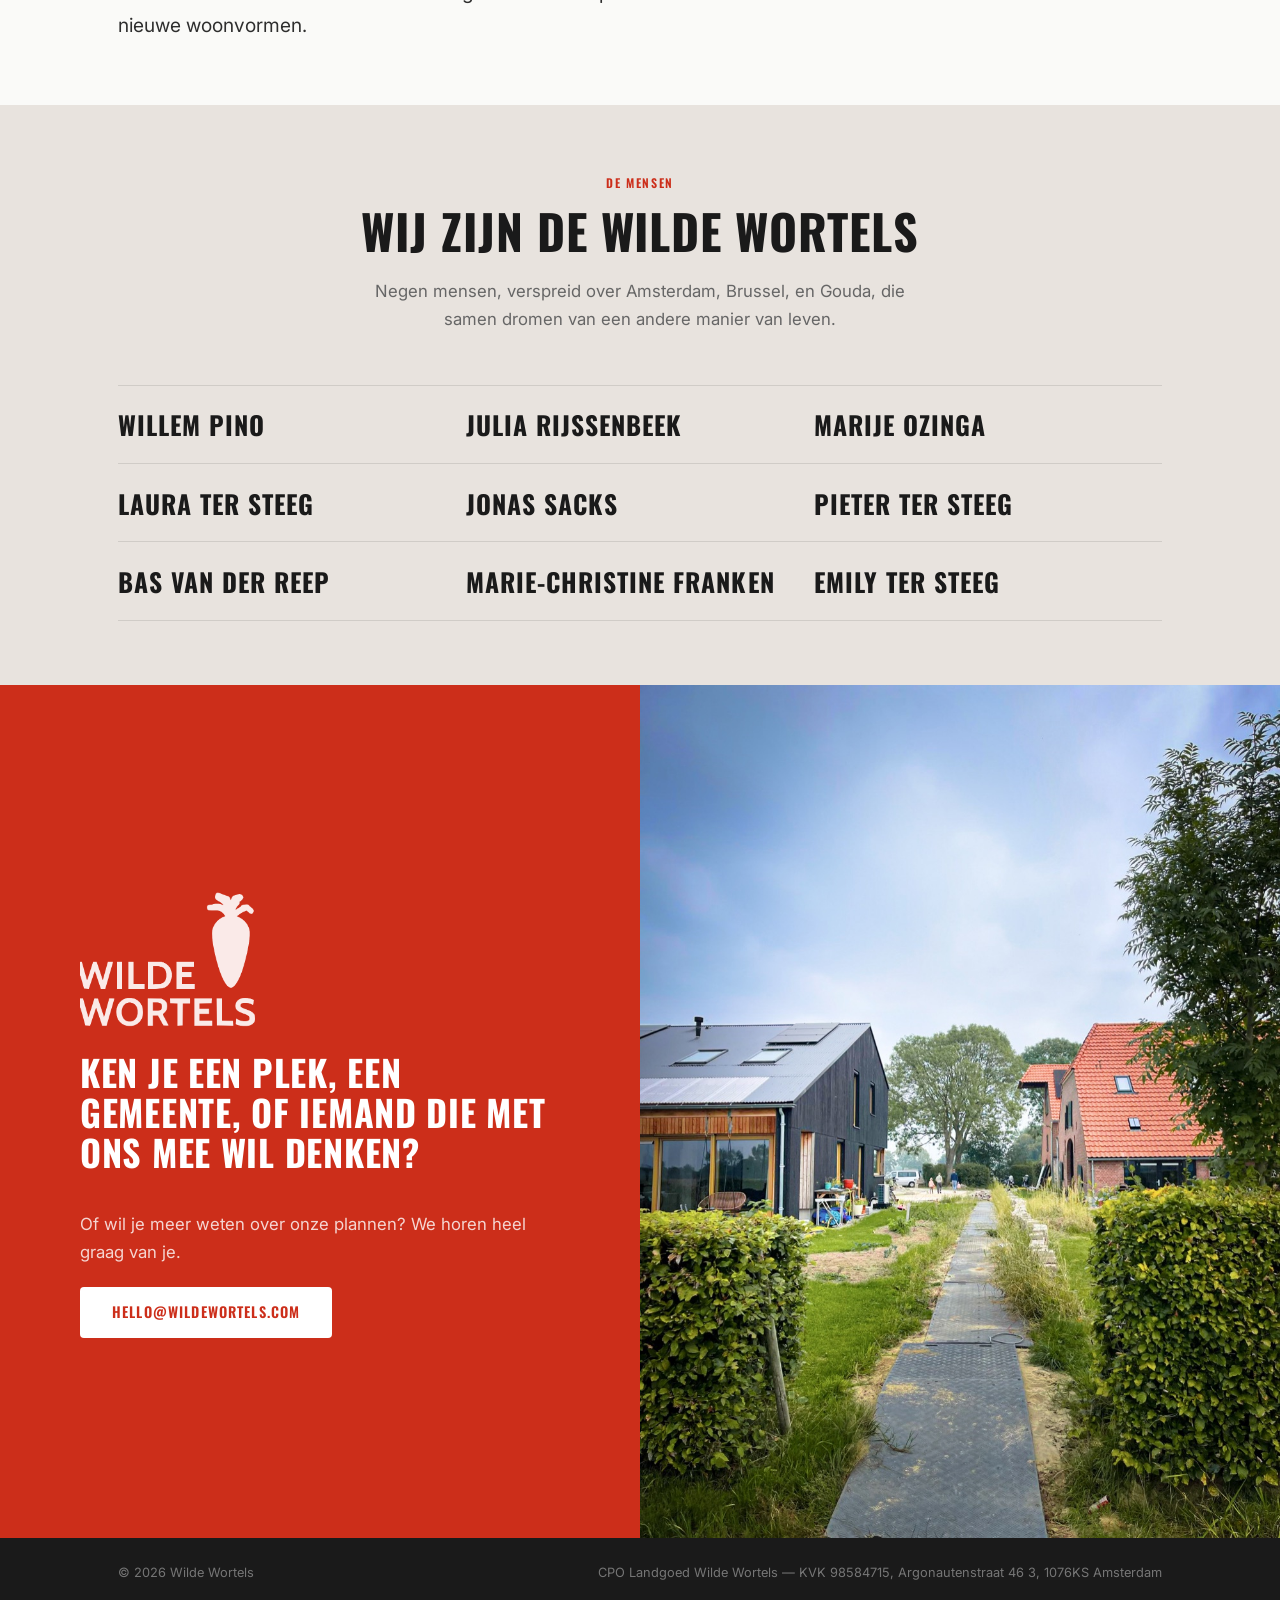
==== commit 2ca1fae3: "Update photography across all sections - Full-width photo: hero desktop/mobile with responsive <pict" ====
--- a/index.html
+++ b/index.html
@@ -48,7 +48,10 @@
 
   <!-- PHOTO FULL WIDTH -->
   <div class="photo-full">
-    <img src="assets/photo-kleverbergh.jpg" alt="Wilde Wortels op bezoek bij Kleverbergh">
+    <picture>
+      <source media="(min-width: 900px)" srcset="assets/photo-hero-desktop.jpg">
+      <img src="assets/photo-hero-mobile.jpg" alt="Wilde Wortels in het veld">
+    </picture>
   </div>
 
   <!-- ONZE DROOM -->
@@ -61,7 +64,7 @@
           <p>Wij zijn gemeenschap die collectief verantwoordelijkheid wil dragen voor onze leefomgeving. We willen meer mét en van het land leven en een inspirerende omgeving bouwen om te leren, creëren en waar ambacht ruimte krijgt. Een plek waar we zoveel mogelijk van eigen grond leven, en tegelijkertijd teruggeven door diezelfde grond te regenereren. Een nieuwe bestemming waar iedereen een eigen thuis heeft en waar we samen leven, delen en vieren.</p>
         </div>
         <div class="two-col__image">
-          <img src="assets/photo-path.jpg" alt="Pad tussen de eco-woningen">
+          <img src="assets/photo-pointer.jpg" alt="Pad in de gemeenschap">
         </div>
       </div>
     </div>
@@ -72,7 +75,7 @@
     <div class="container">
       <div class="two-col two-col--reverse">
         <div class="two-col__image">
-          <img src="assets/photo-village.jpg" alt="Overzicht van de toekomstige gemeenschap">
+          <img src="assets/photo-boots.jpg" alt="Laarzen in de natuur">
         </div>
         <div class="two-col__text two-col__text--light">
           <span class="label label--light">Hoe zien we dit voor ons</span>
@@ -118,12 +121,19 @@
   </section>
 
   <!-- CONTACT -->
-  <section id="contact" class="section section--red">
-    <div class="container contact-inner">
-      <img src="assets/logo.png" alt="Wilde Wortels" class="contact-logo">
-      <h2>Ken je een plek, een gemeente, of iemand die met ons mee wil denken?</h2>
-      <p>Of wil je meer weten over onze plannen? We horen heel graag van je.</p>
-      <a href="mailto:hello@wildewortels.com" class="btn btn--white">hello@wildewortels.com</a>
+  <section id="contact" class="section--red">
+    <div class="contact-split">
+      <div class="contact-content">
+        <div class="contact-inner">
+          <img src="assets/logo.png" alt="Wilde Wortels" class="contact-logo">
+          <h2>Ken je een plek, een gemeente, of iemand die met ons mee wil denken?</h2>
+          <p>Of wil je meer weten over onze plannen? We horen heel graag van je.</p>
+          <a href="mailto:hello@wildewortels.com" class="btn btn--white">hello@wildewortels.com</a>
+        </div>
+      </div>
+      <div class="contact-photo">
+        <img src="assets/photo-houses-path.jpg" alt="Pad langs de woningen">
+      </div>
     </div>
   </section>
 
--- a/style.css
+++ b/style.css
@@ -278,7 +278,7 @@
 /* ─── Full-width photo ───────────────────────────────────────────── */
 .photo-full {
   width: 100%;
-  max-height: 520px;
+  height: clamp(320px, 45vw, 560px);
   overflow: hidden;
 }
 
@@ -461,25 +461,47 @@
 .timeline__item--active .timeline__content h4 { color: var(--red); }
 
 /* ─── Contact ────────────────────────────────────────────────────── */
+.contact-split {
+  display: grid;
+  grid-template-columns: 1fr 1fr;
+  min-height: 560px;
+}
+
+.contact-content {
+  background: var(--red);
+  display: flex;
+  align-items: center;
+  justify-content: center;
+  padding: var(--gap) clamp(1.25rem, 6vw, 4rem);
+}
+
 .contact-inner {
   display: flex;
   flex-direction: column;
-  align-items: center;
-  text-align: center;
-  padding-top: var(--gap);
-  padding-bottom: var(--gap);
+  align-items: flex-start;
   gap: 1.25rem;
+  max-width: 480px;
+}
+
+.contact-photo {
+  overflow: hidden;
+}
+
+.contact-photo img {
+  width: 100%;
+  height: 100%;
+  object-fit: cover;
 }
 
 .contact-logo {
-  width: 220px;
+  width: 200px;
   filter: brightness(0) invert(1);
   opacity: 0.9;
 }
 
 .contact-inner h2 {
   color: #fff;
-  font-size: clamp(1.75rem, 3.5vw, 2.5rem);
+  font-size: clamp(1.6rem, 3vw, 2.25rem);
 }
 
 .contact-inner p {
@@ -651,4 +673,18 @@
 
   .footer-inner { flex-direction: column; gap: 0.4rem; text-align: center; }
   .names-list { grid-template-columns: 1fr; }
-}
+
+  .contact-split {
+    grid-template-columns: 1fr;
+  }
+
+  .contact-photo {
+    height: 280px;
+    order: -1;
+  }
+
+  .contact-inner {
+    align-items: center;
+    text-align: center;
+  }
+}
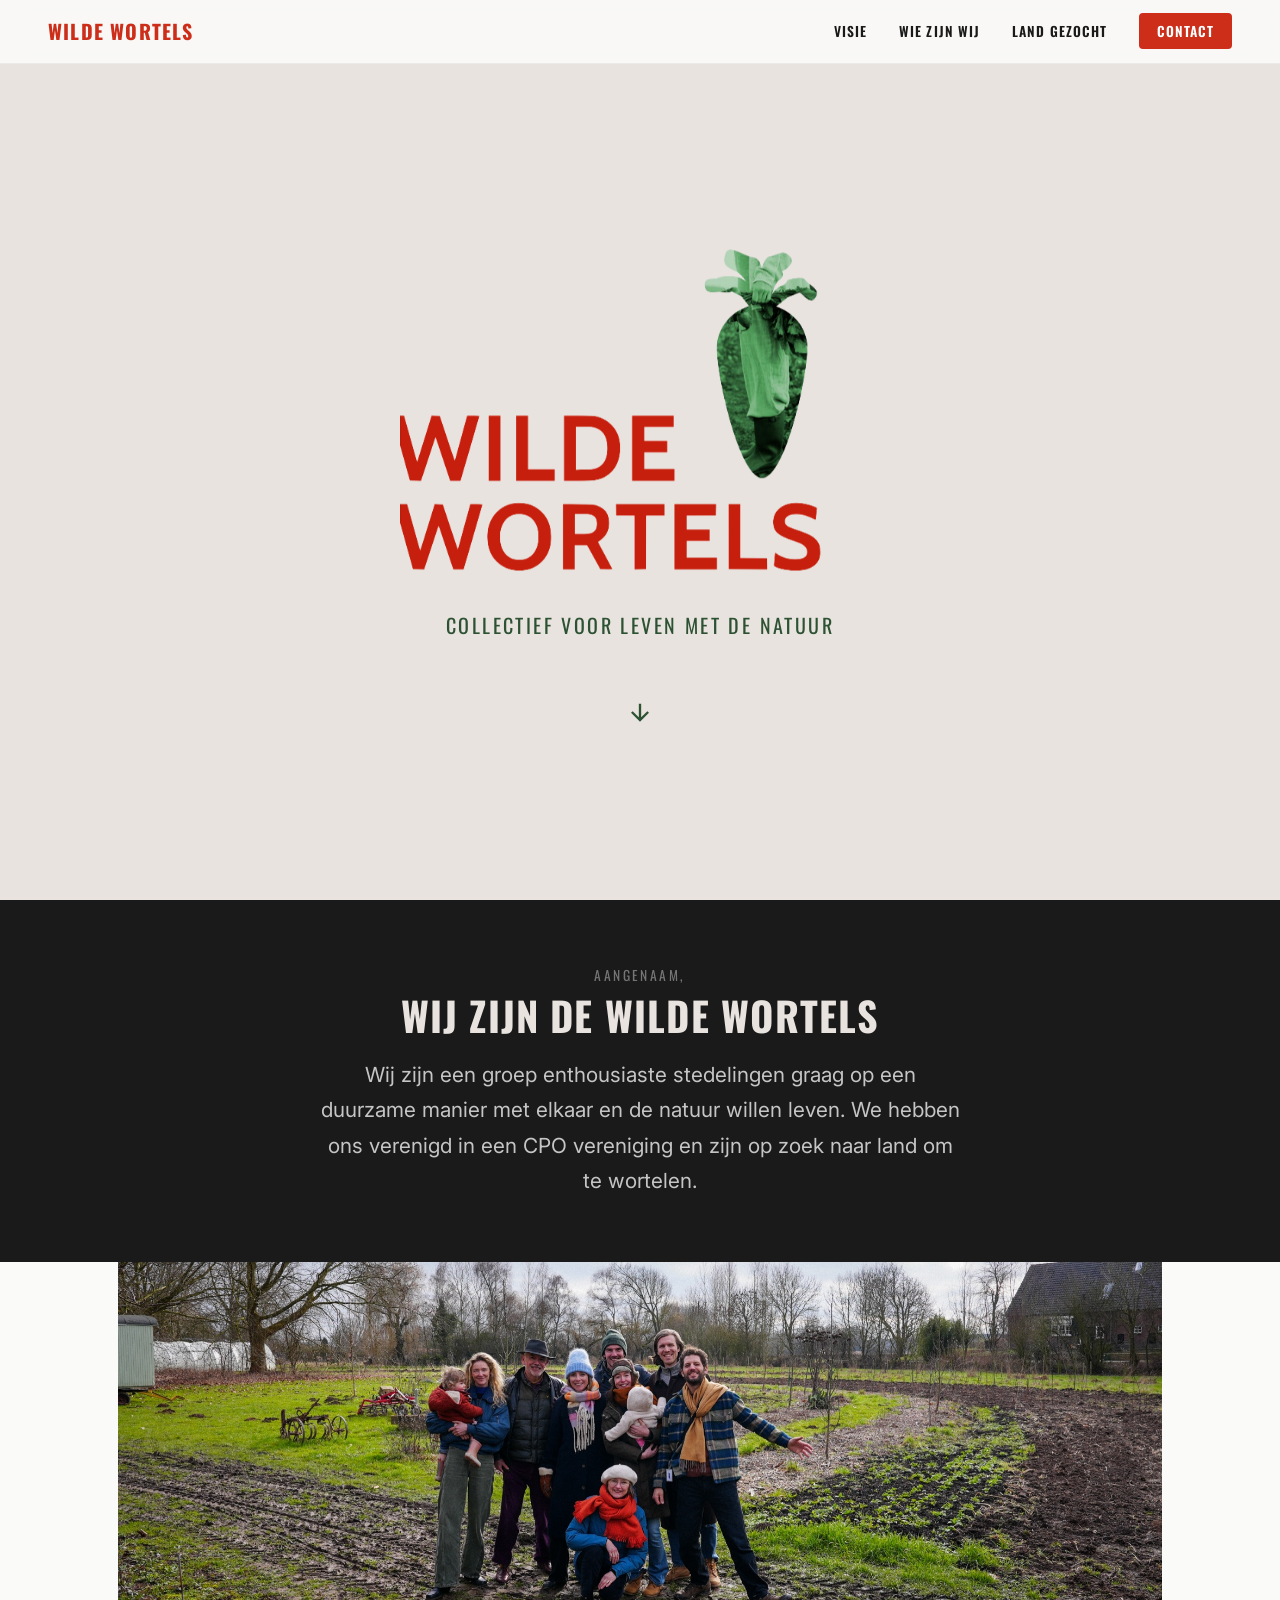
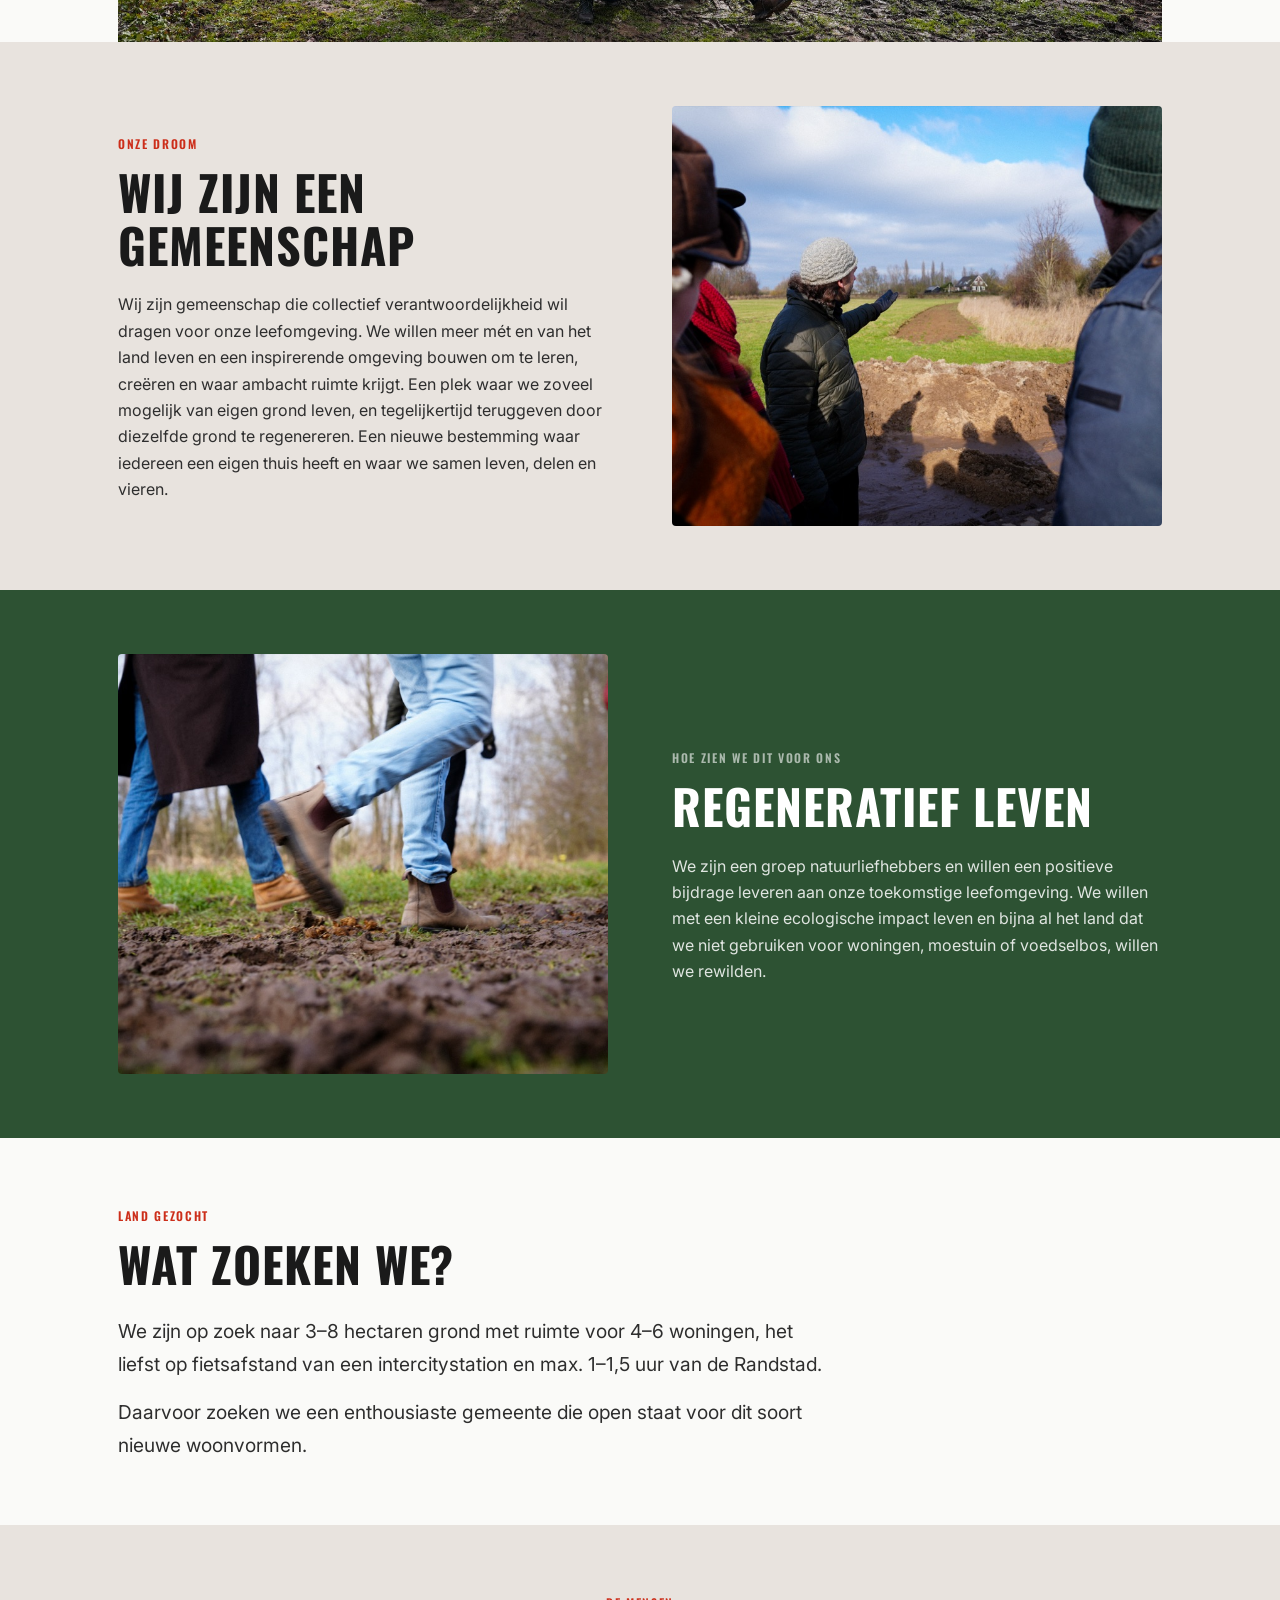
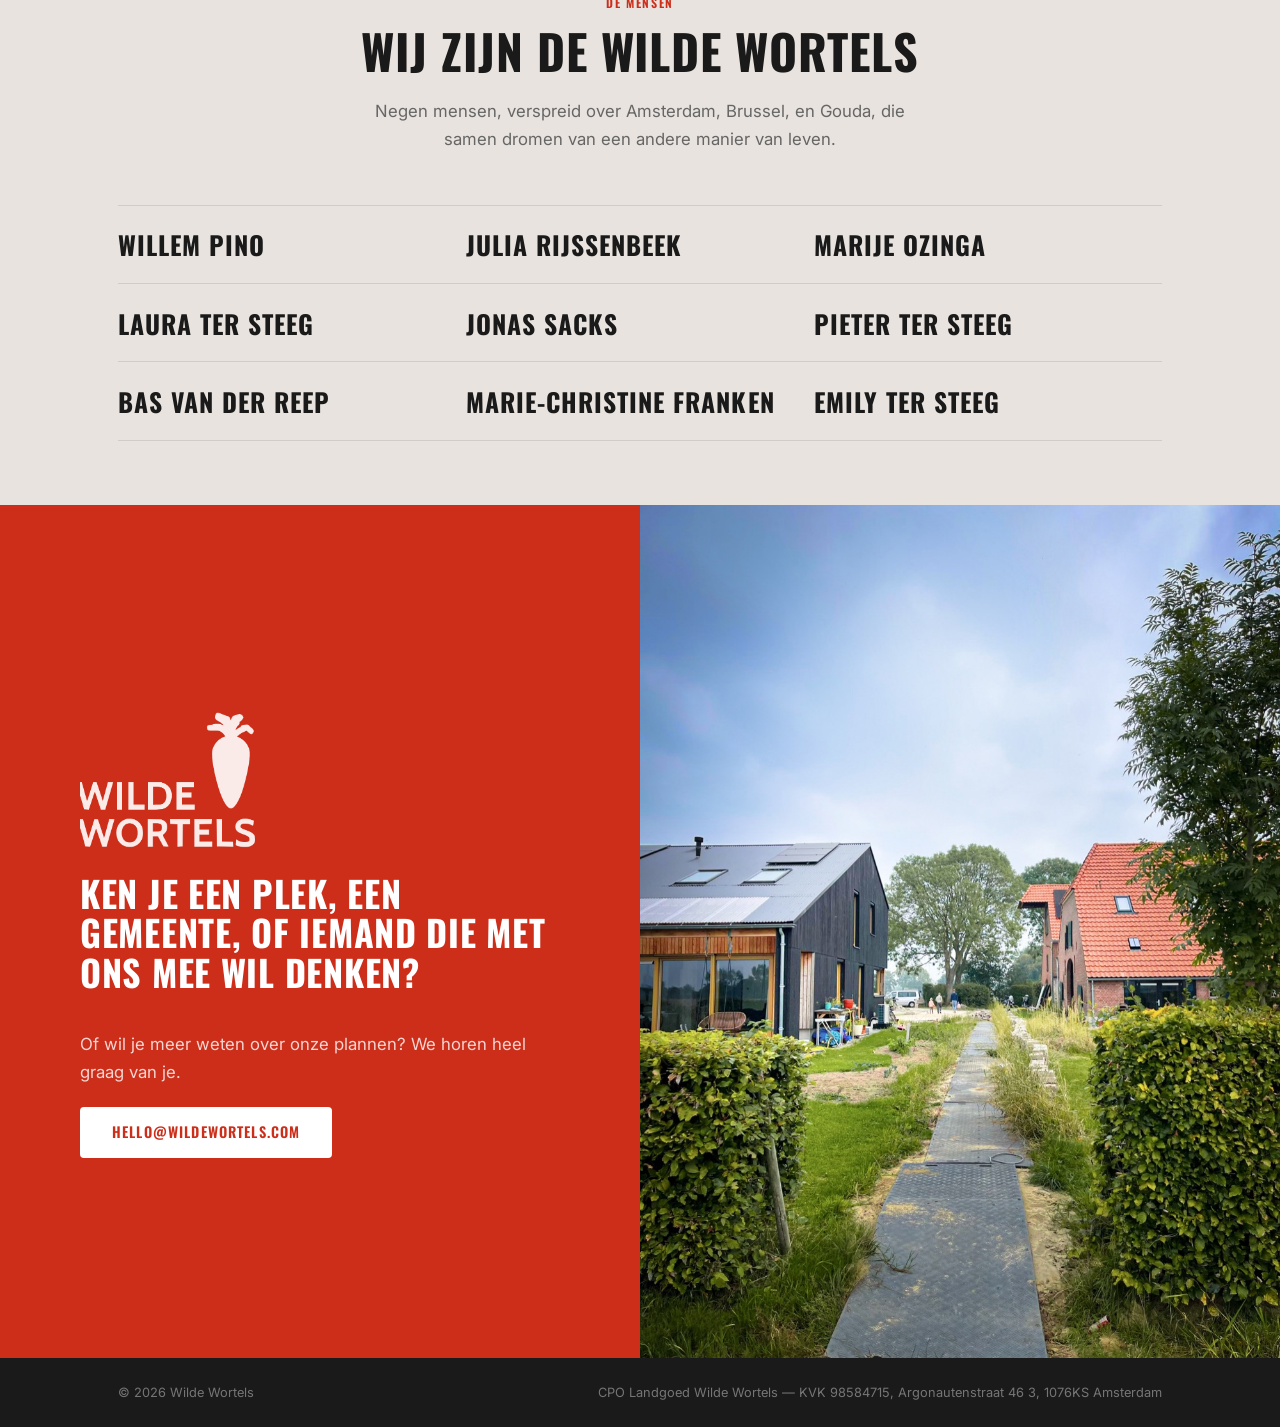
==== commit c71501bc: "Flip Regeneratief leven to image-left/text-right; bind inline photo to adjacent blocks Co-Authored-B" ====
--- a/index.html
+++ b/index.html
@@ -73,7 +73,7 @@
   <!-- HOE ZIEN WE DIT VOOR ONS -->
   <section class="section section--green">
     <div class="container">
-      <div class="two-col two-col--reverse">
+      <div class="two-col">
         <div class="two-col__image">
           <img src="assets/photo-boots.jpg" alt="Laarzen in de natuur">
         </div>
--- a/style.css
+++ b/style.css
@@ -278,15 +278,15 @@
 /* ─── Full-width photo ───────────────────────────────────────────── */
 .photo-full {
   width: 100%;
-  height: clamp(320px, 45vw, 560px);
-  overflow: hidden;
+  max-width: var(--max-w);
+  margin: 0 auto;
+  padding: 0 clamp(1.25rem, 5vw, 3rem);
 }
 
 .photo-full img {
+  display: block;
   width: 100%;
-  height: 100%;
-  object-fit: cover;
-  object-position: center bottom;
+  height: auto;
 }
 
 /* ─── Two-column ─────────────────────────────────────────────────── */
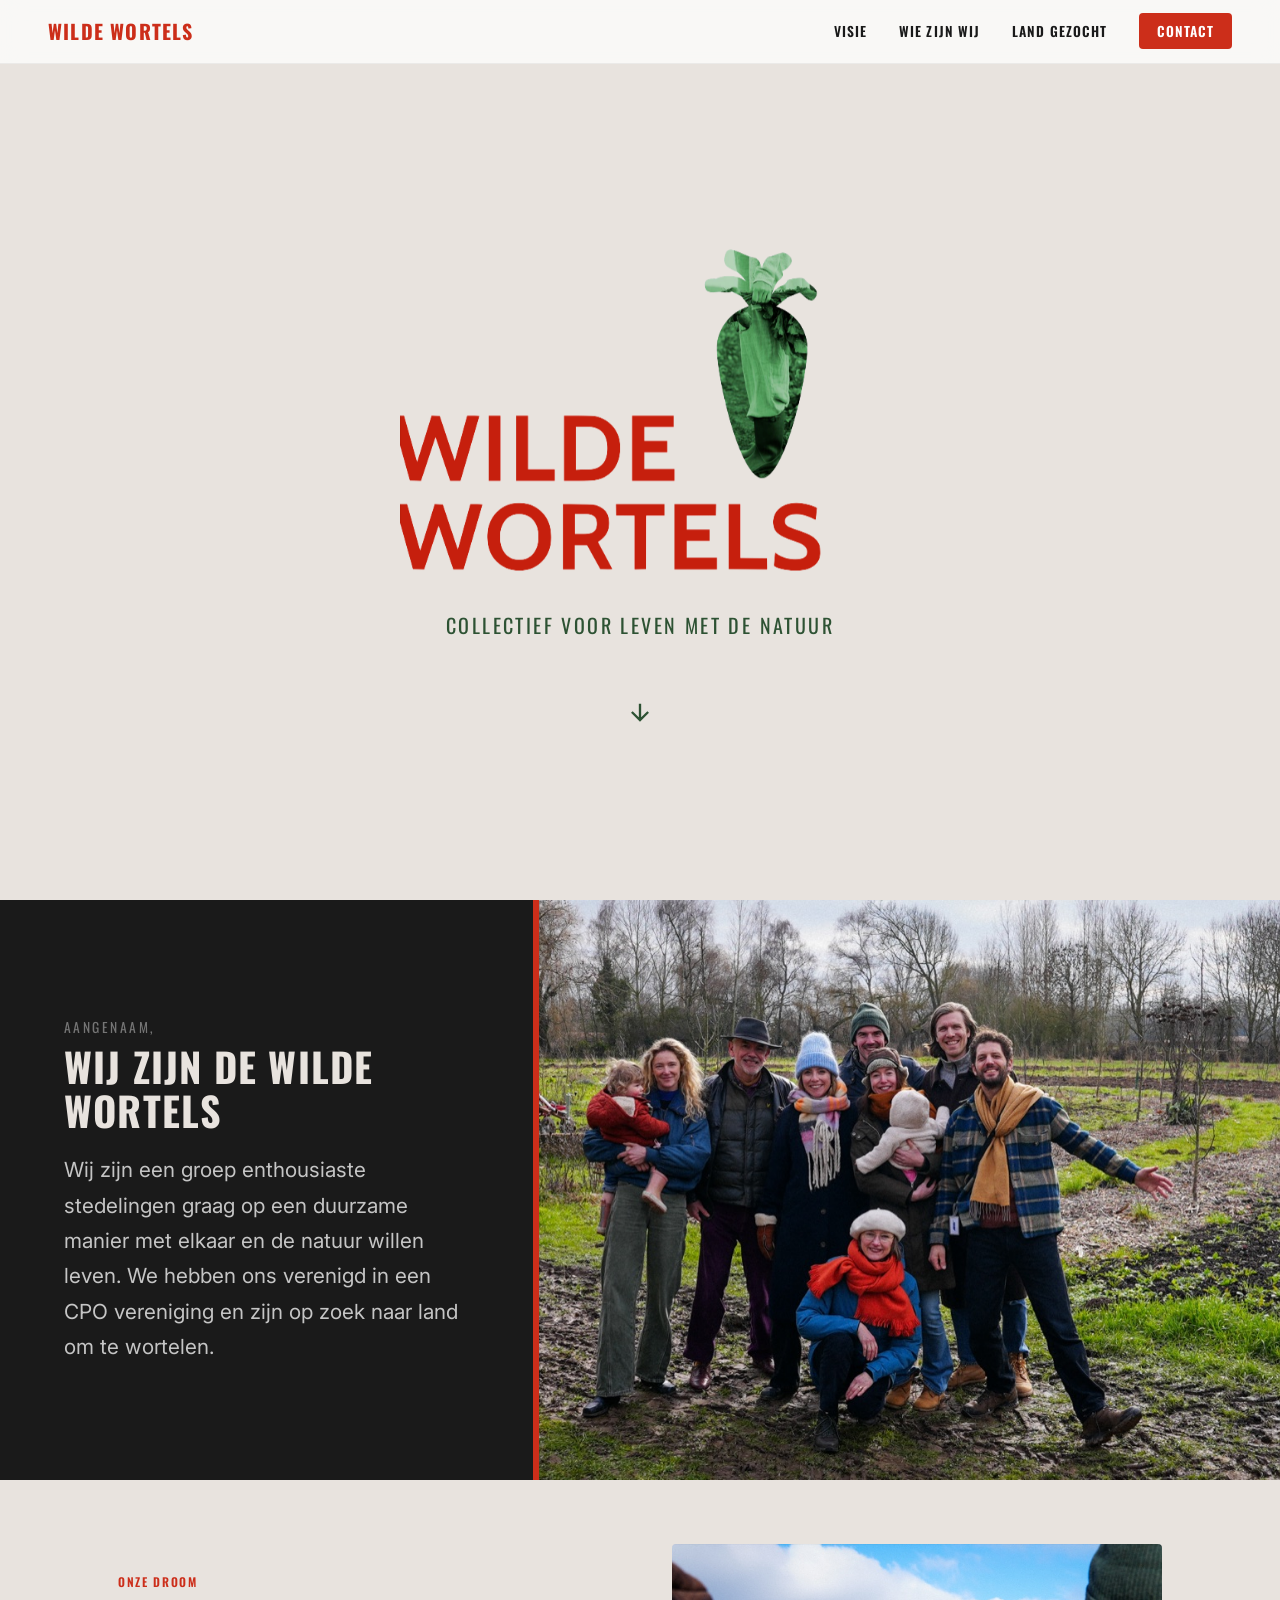
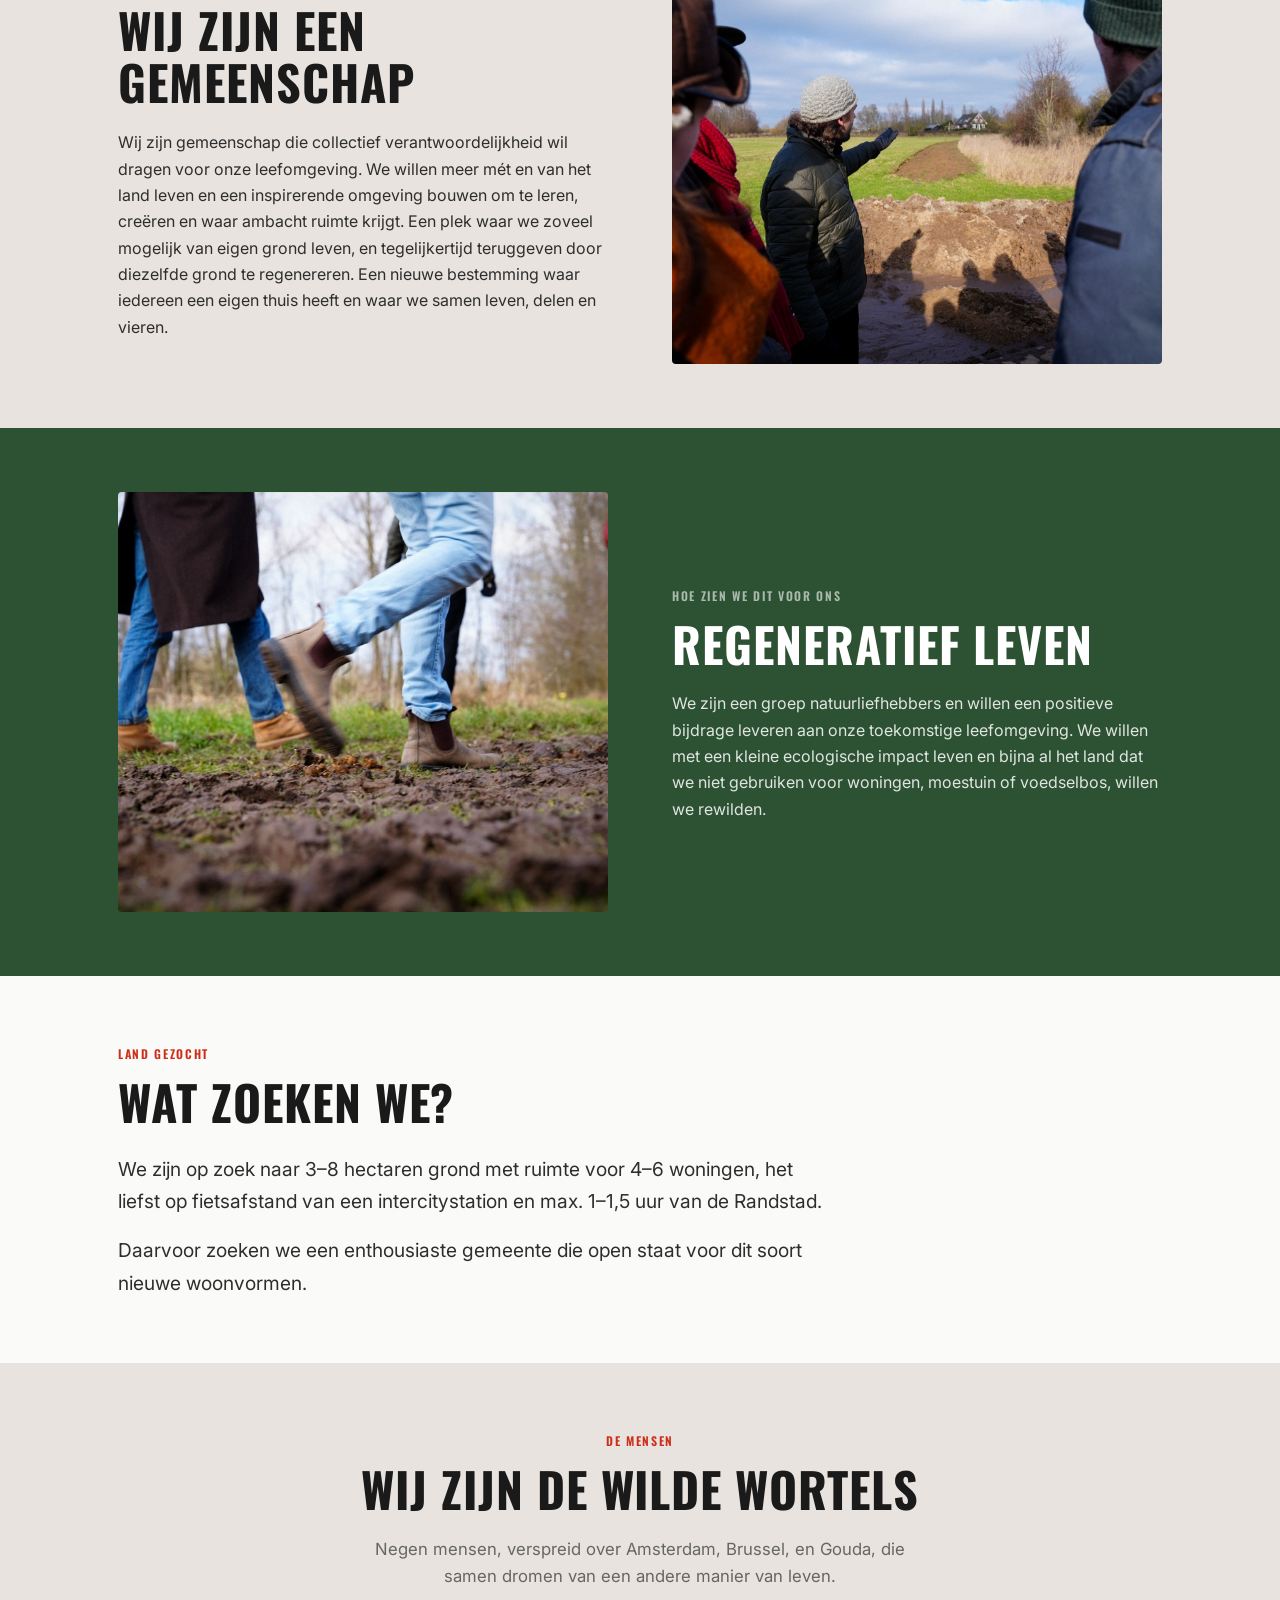
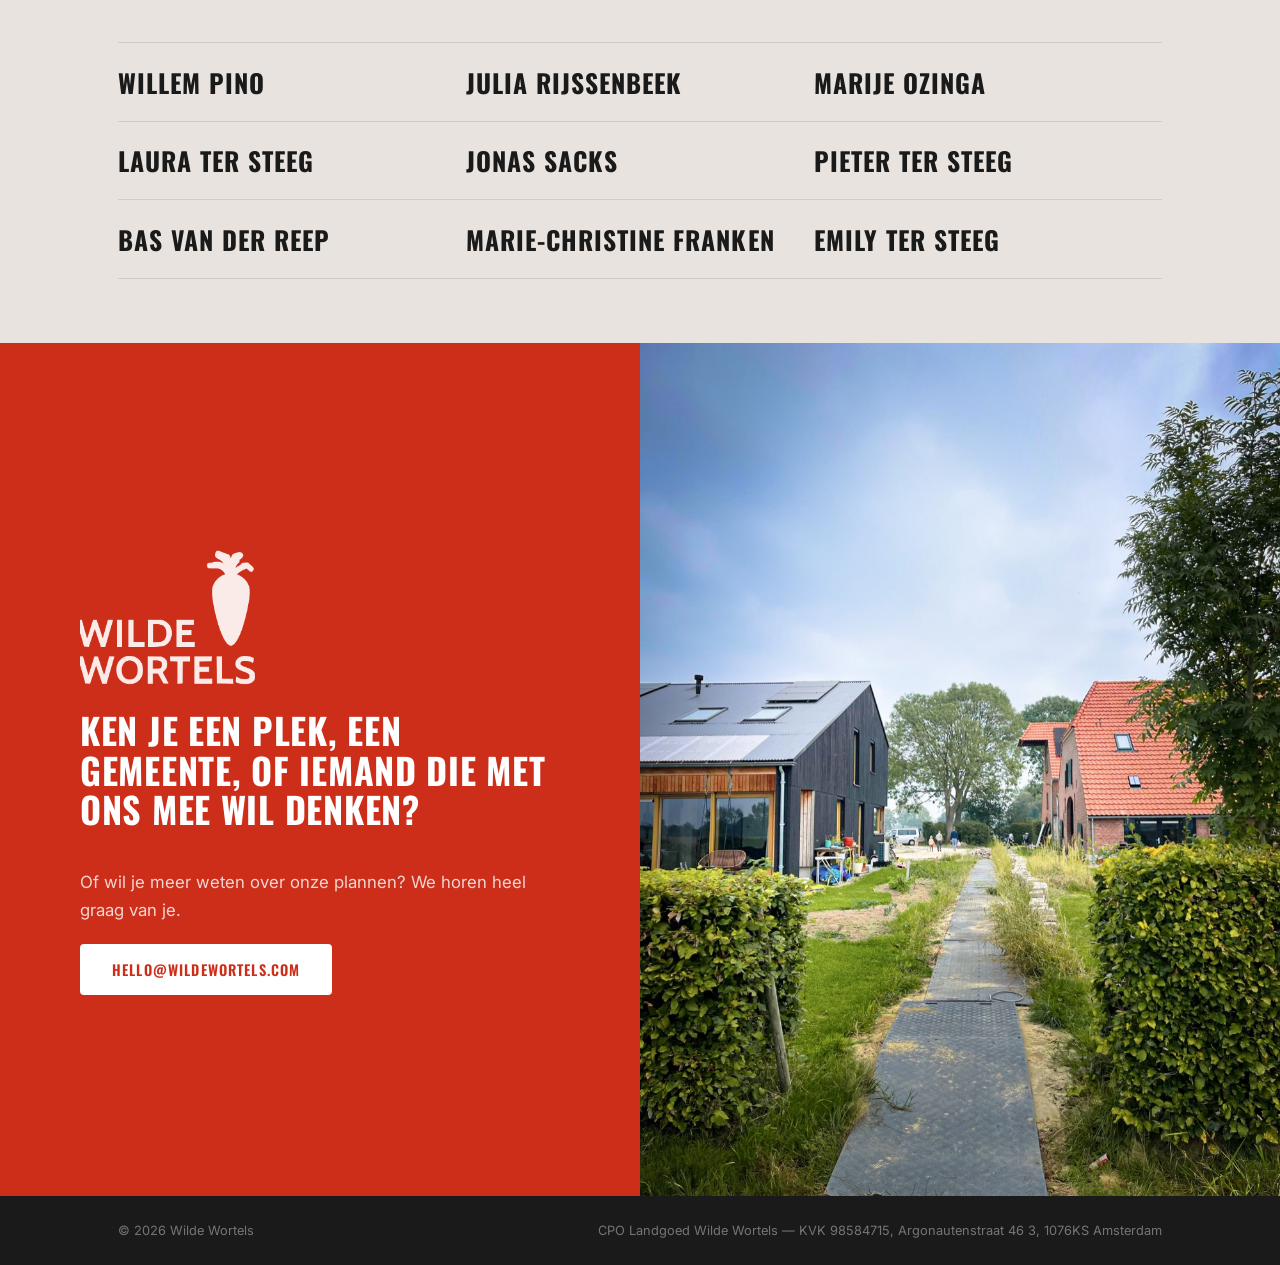
==== commit bd7a66a9: "Combine intro text + group photo into a full-bleed horizontal split Merge the dark intro block and t" ====
--- a/index.html
+++ b/index.html
@@ -37,22 +37,22 @@
     </div>
   </section>
 
-  <!-- INTRO STRIP -->
-  <section id="intro" class="intro-strip">
-    <div class="container">
-      <p class="intro-greeting">Aangenaam,</p>
-      <h2 class="intro-heading">Wij zijn de Wilde Wortels</h2>
-      <p class="lead">Wij zijn een groep enthousiaste stedelingen graag op een duurzame manier met elkaar en de natuur willen leven. We hebben ons verenigd in een CPO vereniging en zijn op zoek naar land om te wortelen.</p>
+  <!-- INTRO SPLIT -->
+  <section id="intro" class="intro-split">
+    <div class="intro-split__text">
+      <div class="intro-split__inner">
+        <p class="intro-greeting">Aangenaam,</p>
+        <h2 class="intro-heading">Wij zijn de Wilde Wortels</h2>
+        <p class="lead">Wij zijn een groep enthousiaste stedelingen graag op een duurzame manier met elkaar en de natuur willen leven. We hebben ons verenigd in een CPO vereniging en zijn op zoek naar land om te wortelen.</p>
+      </div>
+    </div>
+    <div class="intro-split__image">
+      <picture>
+        <source media="(min-width: 900px)" srcset="assets/photo-hero-desktop.jpg">
+        <img src="assets/photo-hero-mobile.jpg" alt="Wilde Wortels in het veld">
+      </picture>
     </div>
   </section>
-
-  <!-- PHOTO FULL WIDTH -->
-  <div class="photo-full">
-    <picture>
-      <source media="(min-width: 900px)" srcset="assets/photo-hero-desktop.jpg">
-      <img src="assets/photo-hero-mobile.jpg" alt="Wilde Wortels in het veld">
-    </picture>
-  </div>
 
   <!-- ONZE DROOM -->
   <section id="visie" class="section section--cream">
--- a/style.css
+++ b/style.css
@@ -246,11 +246,36 @@
 .hero-scroll svg { width: 28px; height: 28px; }
 .hero-scroll:hover { opacity: 1; transform: translateY(4px); }
 
-/* ─── Intro strip ────────────────────────────────────────────────── */
-.intro-strip {
+/* ─── Intro split (dark text + photo, full-bleed) ────────────────── */
+.intro-split {
+  display: grid;
+  grid-template-columns: 5fr 7fr;
+  min-height: clamp(440px, 52vw, 580px);
+}
+
+.intro-split__text {
   background: var(--dark);
-  padding: clamp(2.5rem, 5vw, 4rem) 0;
-  text-align: center;
+  display: flex;
+  align-items: center;
+  padding: clamp(2.5rem, 5vw, 4.5rem) clamp(1.5rem, 5vw, 4.5rem);
+}
+
+.intro-split__inner {
+  max-width: 520px;
+}
+
+.intro-split__image {
+  overflow: hidden;
+  border-left: 6px solid var(--red);
+}
+
+.intro-split__image picture,
+.intro-split__image img {
+  display: block;
+  width: 100%;
+  height: 100%;
+  object-fit: cover;
+  object-position: center;
 }
 
 .intro-greeting {
@@ -273,20 +298,11 @@
   margin-bottom: 1.25rem;
 }
 
-.intro-strip .lead { color: rgba(255,255,255,0.75); max-width: 640px; }
-
-/* ─── Full-width photo ───────────────────────────────────────────── */
-.photo-full {
-  width: 100%;
-  max-width: var(--max-w);
-  margin: 0 auto;
-  padding: 0 clamp(1.25rem, 5vw, 3rem);
-}
-
-.photo-full img {
-  display: block;
-  width: 100%;
-  height: auto;
+.intro-split .lead {
+  color: rgba(255,255,255,0.75);
+  max-width: none;
+  margin: 0;
+  text-align: left;
 }
 
 /* ─── Two-column ─────────────────────────────────────────────────── */
@@ -674,6 +690,18 @@
   .footer-inner { flex-direction: column; gap: 0.4rem; text-align: center; }
   .names-list { grid-template-columns: 1fr; }
 
+  .intro-split {
+    grid-template-columns: 1fr;
+    min-height: 0;
+  }
+
+  .intro-split__image {
+    height: 280px;
+    order: -1;
+    border-left: 0;
+    border-bottom: 6px solid var(--red);
+  }
+
   .contact-split {
     grid-template-columns: 1fr;
   }
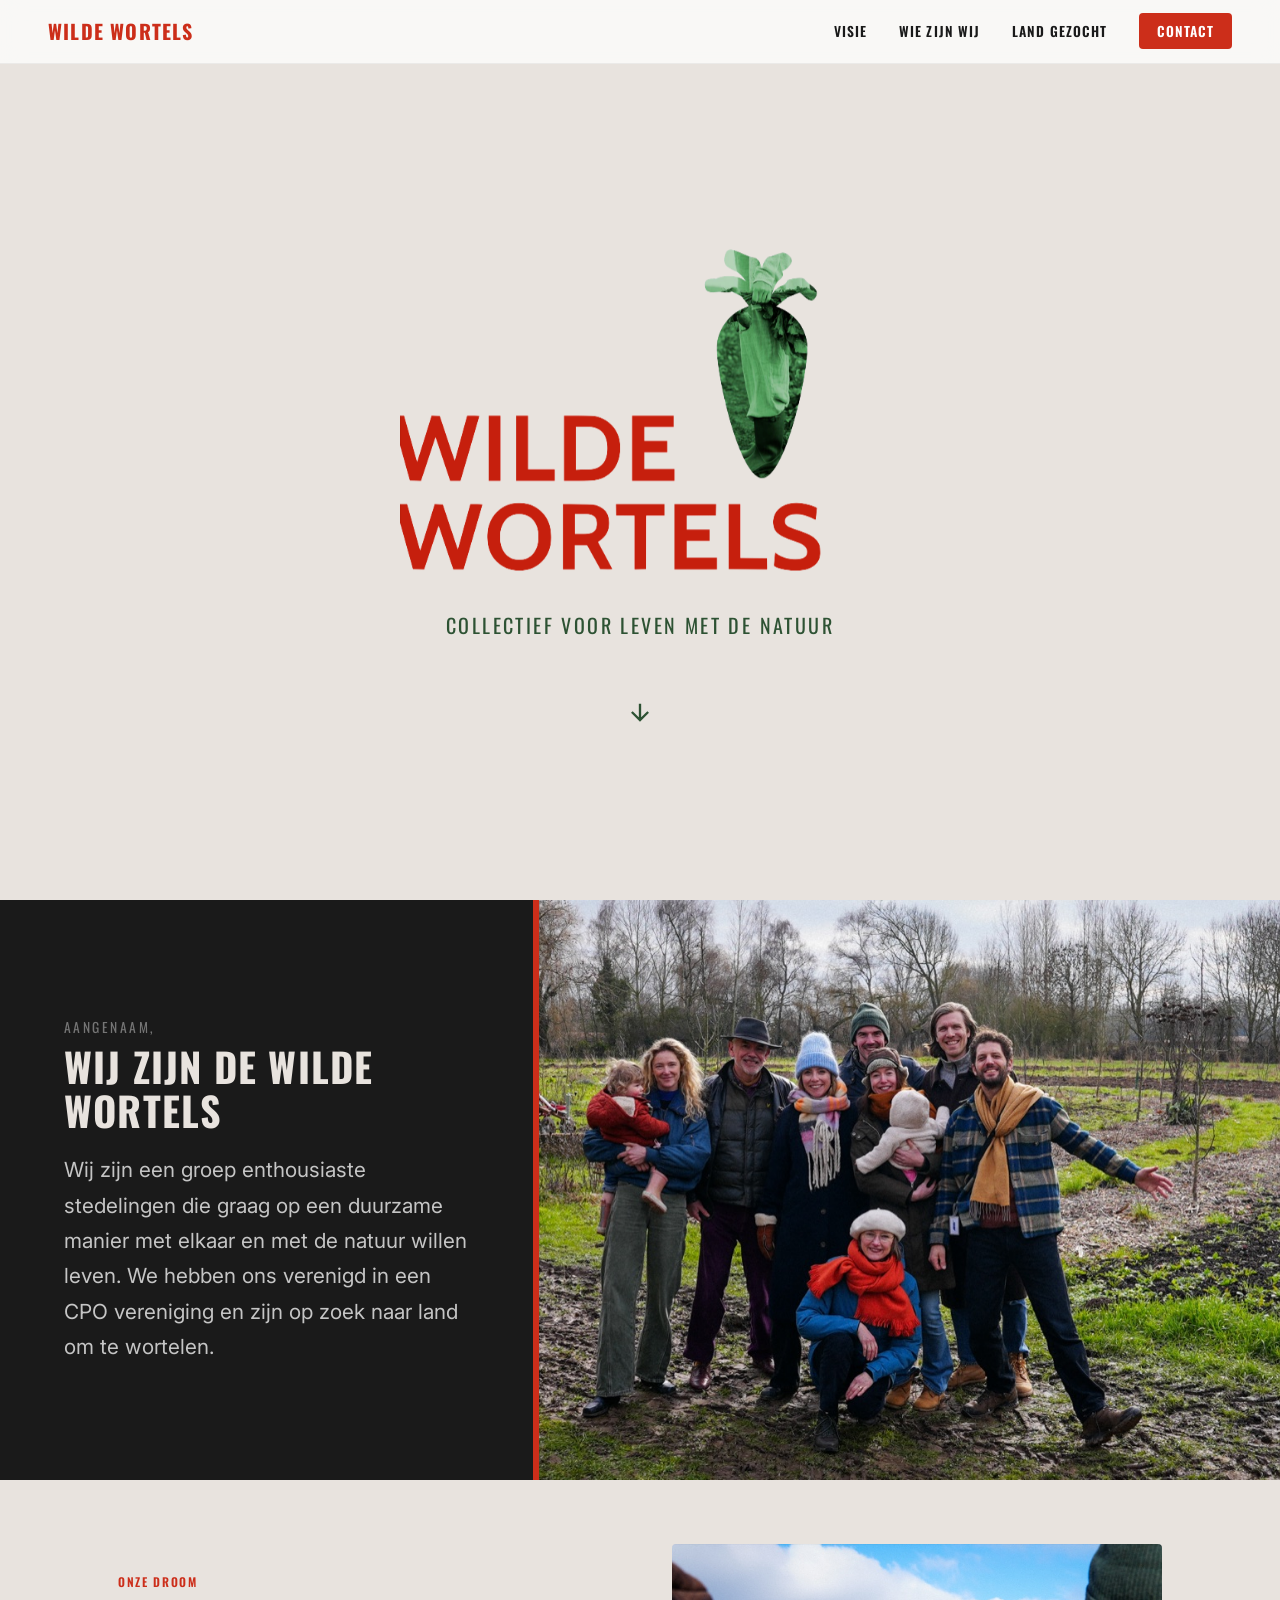
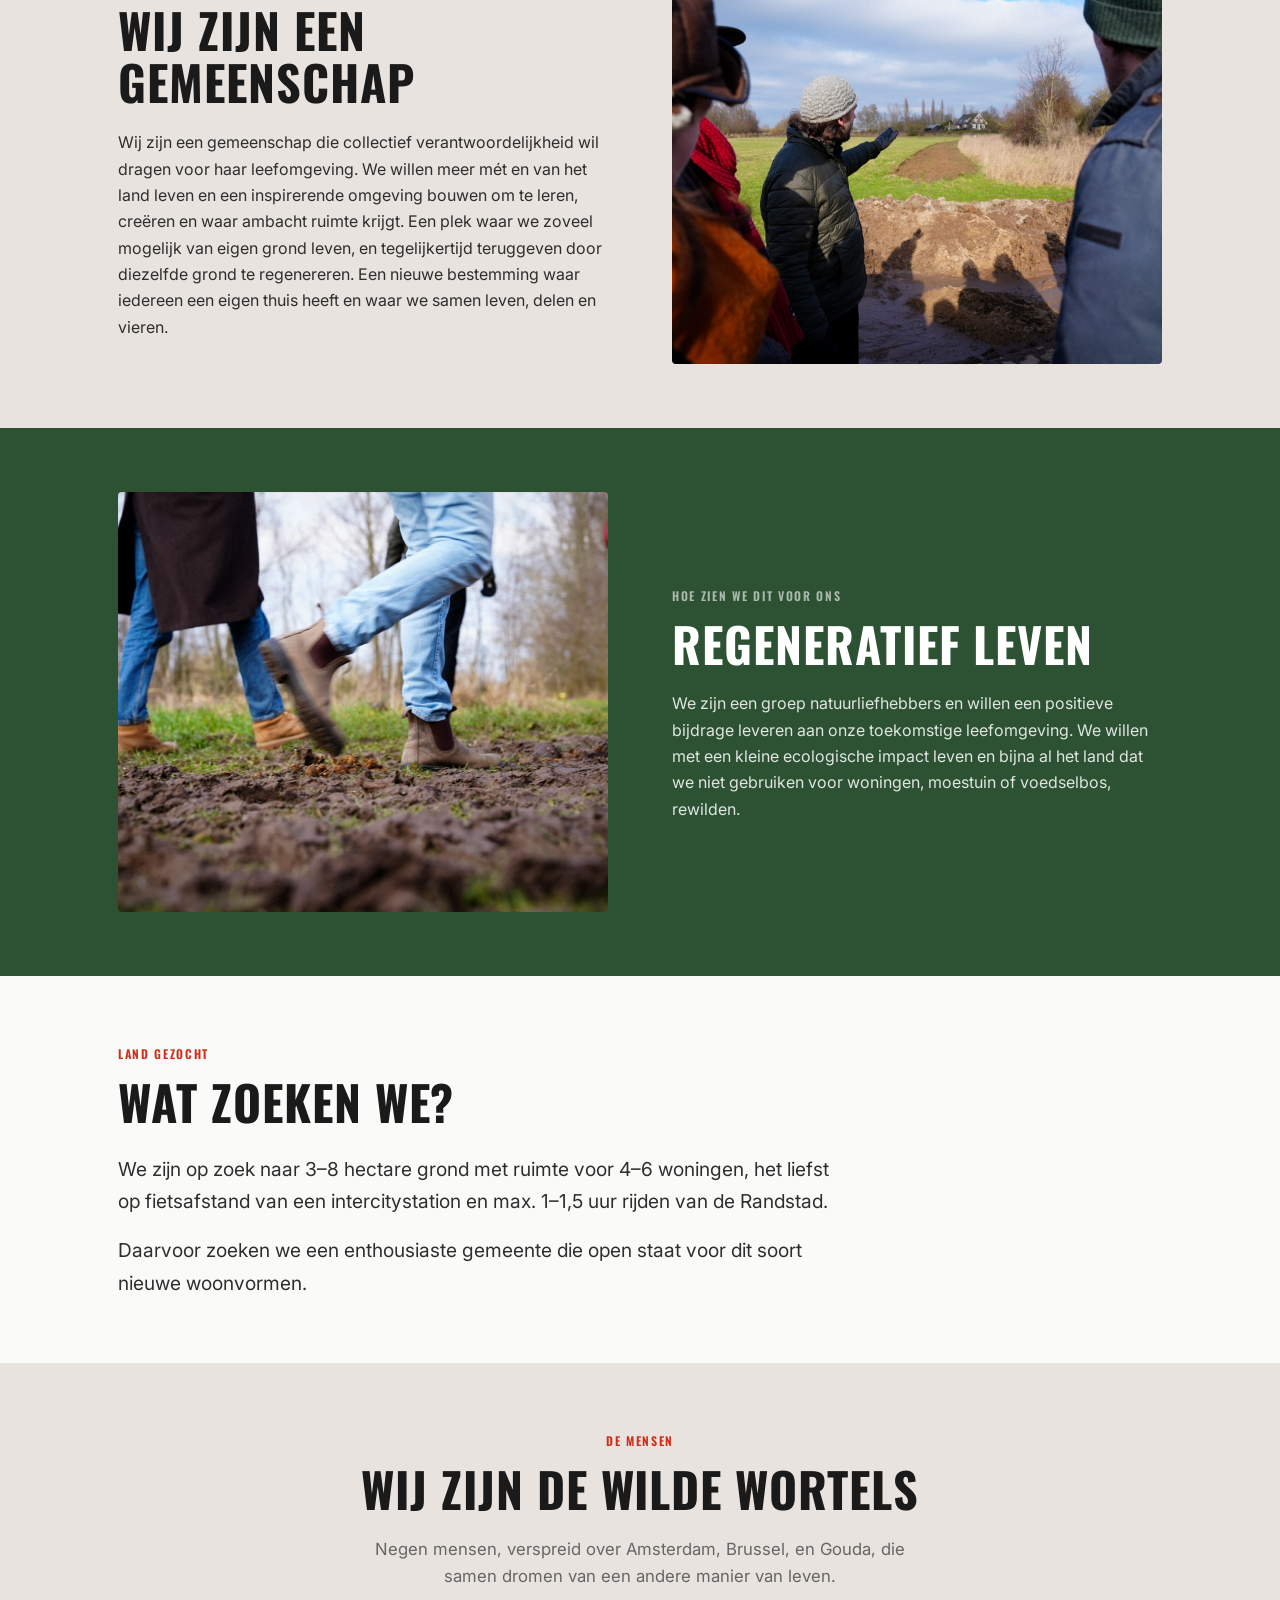
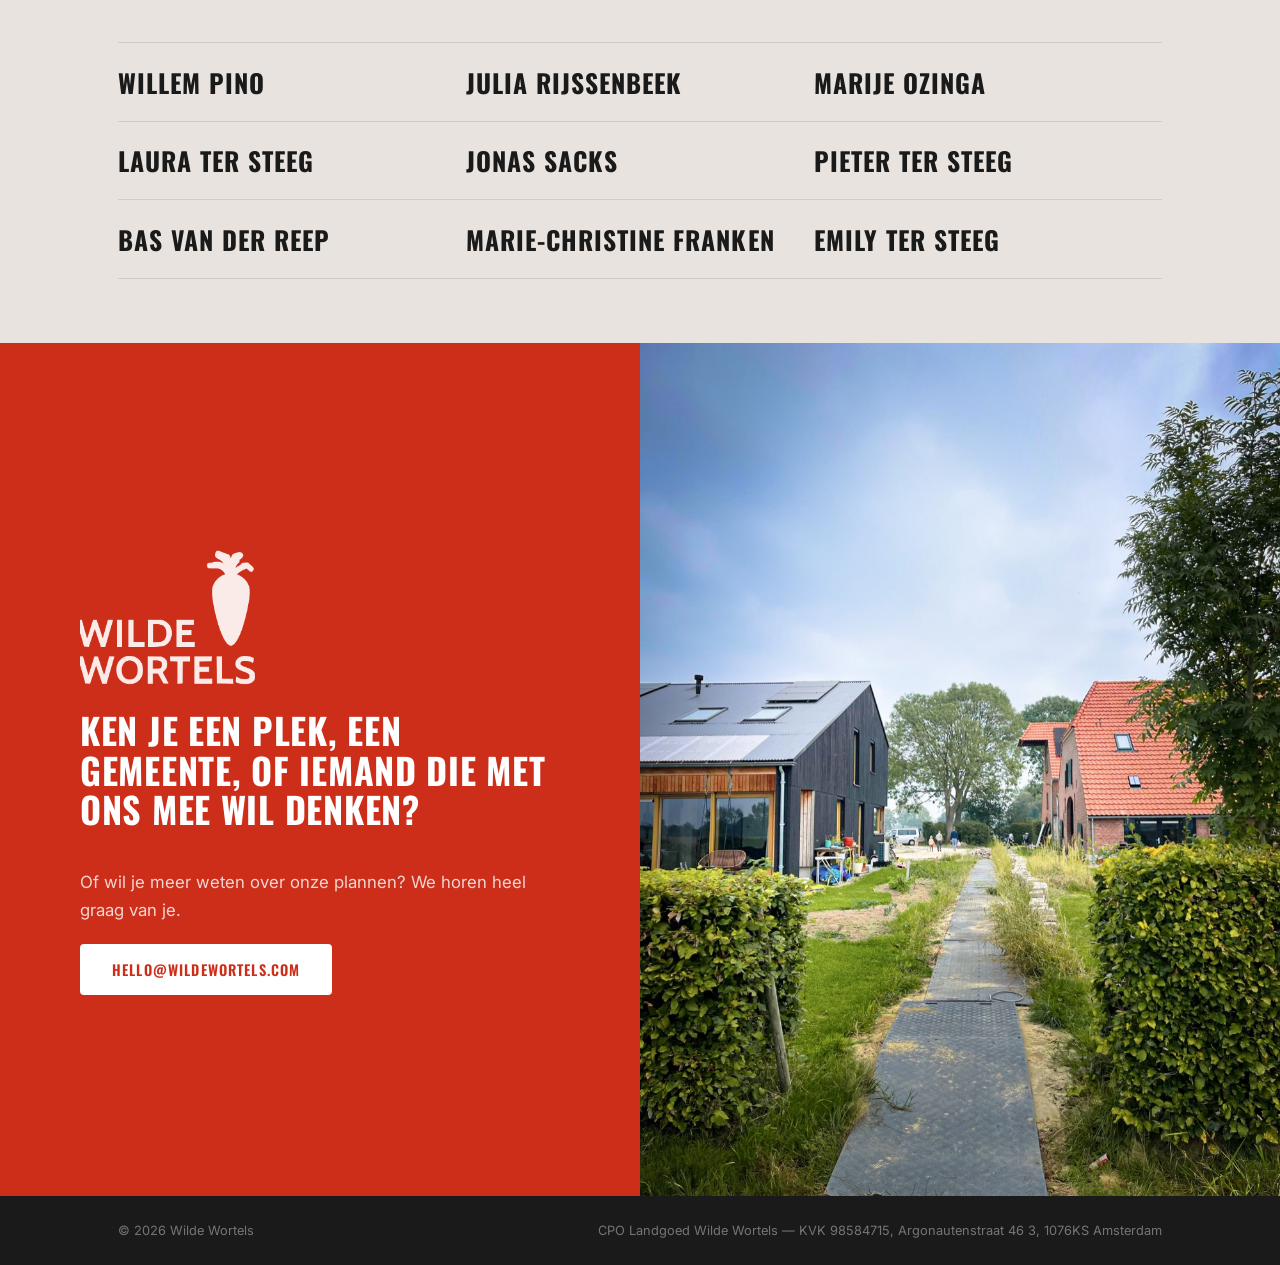
==== commit be416a82: "Apply Dutch copy proofreading edits - intro: "stedelingen die graag", "met elkaar en met de natuur" " ====
--- a/index.html
+++ b/index.html
@@ -43,7 +43,7 @@
       <div class="intro-split__inner">
         <p class="intro-greeting">Aangenaam,</p>
         <h2 class="intro-heading">Wij zijn de Wilde Wortels</h2>
-        <p class="lead">Wij zijn een groep enthousiaste stedelingen graag op een duurzame manier met elkaar en de natuur willen leven. We hebben ons verenigd in een CPO vereniging en zijn op zoek naar land om te wortelen.</p>
+        <p class="lead">Wij zijn een groep enthousiaste stedelingen die graag op een duurzame manier met elkaar en met de natuur willen leven. We hebben ons verenigd in een CPO vereniging en zijn op zoek naar land om te wortelen.</p>
       </div>
     </div>
     <div class="intro-split__image">
@@ -61,7 +61,7 @@
         <div class="two-col__text">
           <span class="label">Onze droom</span>
           <h2>Wij zijn een gemeenschap</h2>
-          <p>Wij zijn gemeenschap die collectief verantwoordelijkheid wil dragen voor onze leefomgeving. We willen meer mét en van het land leven en een inspirerende omgeving bouwen om te leren, creëren en waar ambacht ruimte krijgt. Een plek waar we zoveel mogelijk van eigen grond leven, en tegelijkertijd teruggeven door diezelfde grond te regenereren. Een nieuwe bestemming waar iedereen een eigen thuis heeft en waar we samen leven, delen en vieren.</p>
+          <p>Wij zijn een gemeenschap die collectief verantwoordelijkheid wil dragen voor haar leefomgeving. We willen meer mét en van het land leven en een inspirerende omgeving bouwen om te leren, creëren en waar ambacht ruimte krijgt. Een plek waar we zoveel mogelijk van eigen grond leven, en tegelijkertijd teruggeven door diezelfde grond te regenereren. Een nieuwe bestemming waar iedereen een eigen thuis heeft en waar we samen leven, delen en vieren.</p>
         </div>
         <div class="two-col__image">
           <img src="assets/photo-pointer.jpg" alt="Pad in de gemeenschap">
@@ -80,7 +80,7 @@
         <div class="two-col__text two-col__text--light">
           <span class="label label--light">Hoe zien we dit voor ons</span>
           <h2>Regeneratief leven</h2>
-          <p>We zijn een groep natuurliefhebbers en willen een positieve bijdrage leveren aan onze toekomstige leefomgeving. We willen met een kleine ecologische impact leven en bijna al het land dat we niet gebruiken voor woningen, moestuin of voedselbos, willen we rewilden.</p>
+          <p>We zijn een groep natuurliefhebbers en willen een positieve bijdrage leveren aan onze toekomstige leefomgeving. We willen met een kleine ecologische impact leven en bijna al het land dat we niet gebruiken voor woningen, moestuin of voedselbos, rewilden.</p>
         </div>
       </div>
     </div>
@@ -92,7 +92,7 @@
       <div class="land-statement">
         <span class="label">Land gezocht</span>
         <h2>Wat zoeken we?</h2>
-        <p>We zijn op zoek naar 3–8 hectaren grond met ruimte voor 4–6 woningen, het liefst op fietsafstand van een intercitystation en max. 1–1,5 uur van de Randstad.</p>
+        <p>We zijn op zoek naar 3–8 hectare grond met ruimte voor 4–6 woningen, het liefst op fietsafstand van een intercitystation en max. 1–1,5 uur rijden van de Randstad.</p>
         <p>Daarvoor zoeken we een enthousiaste gemeente die open staat voor dit soort nieuwe woonvormen.</p>
       </div>
     </div>
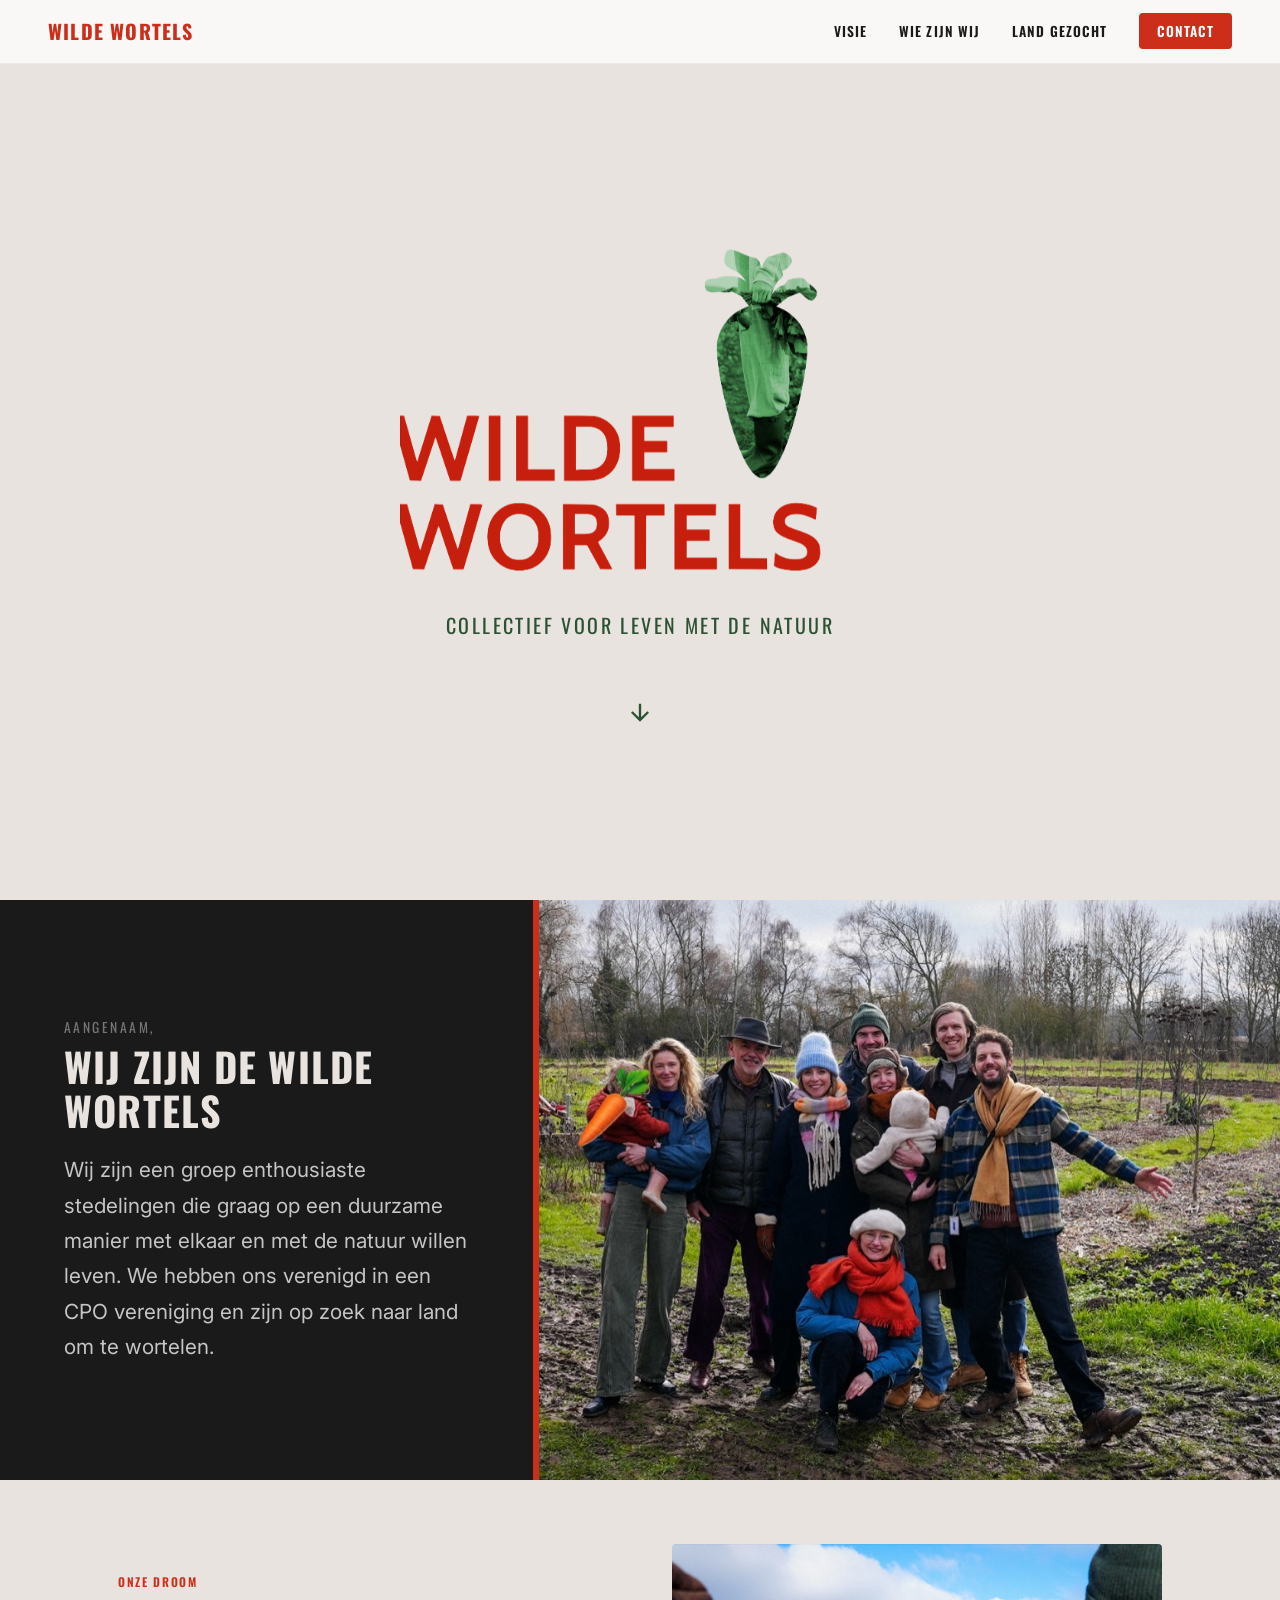
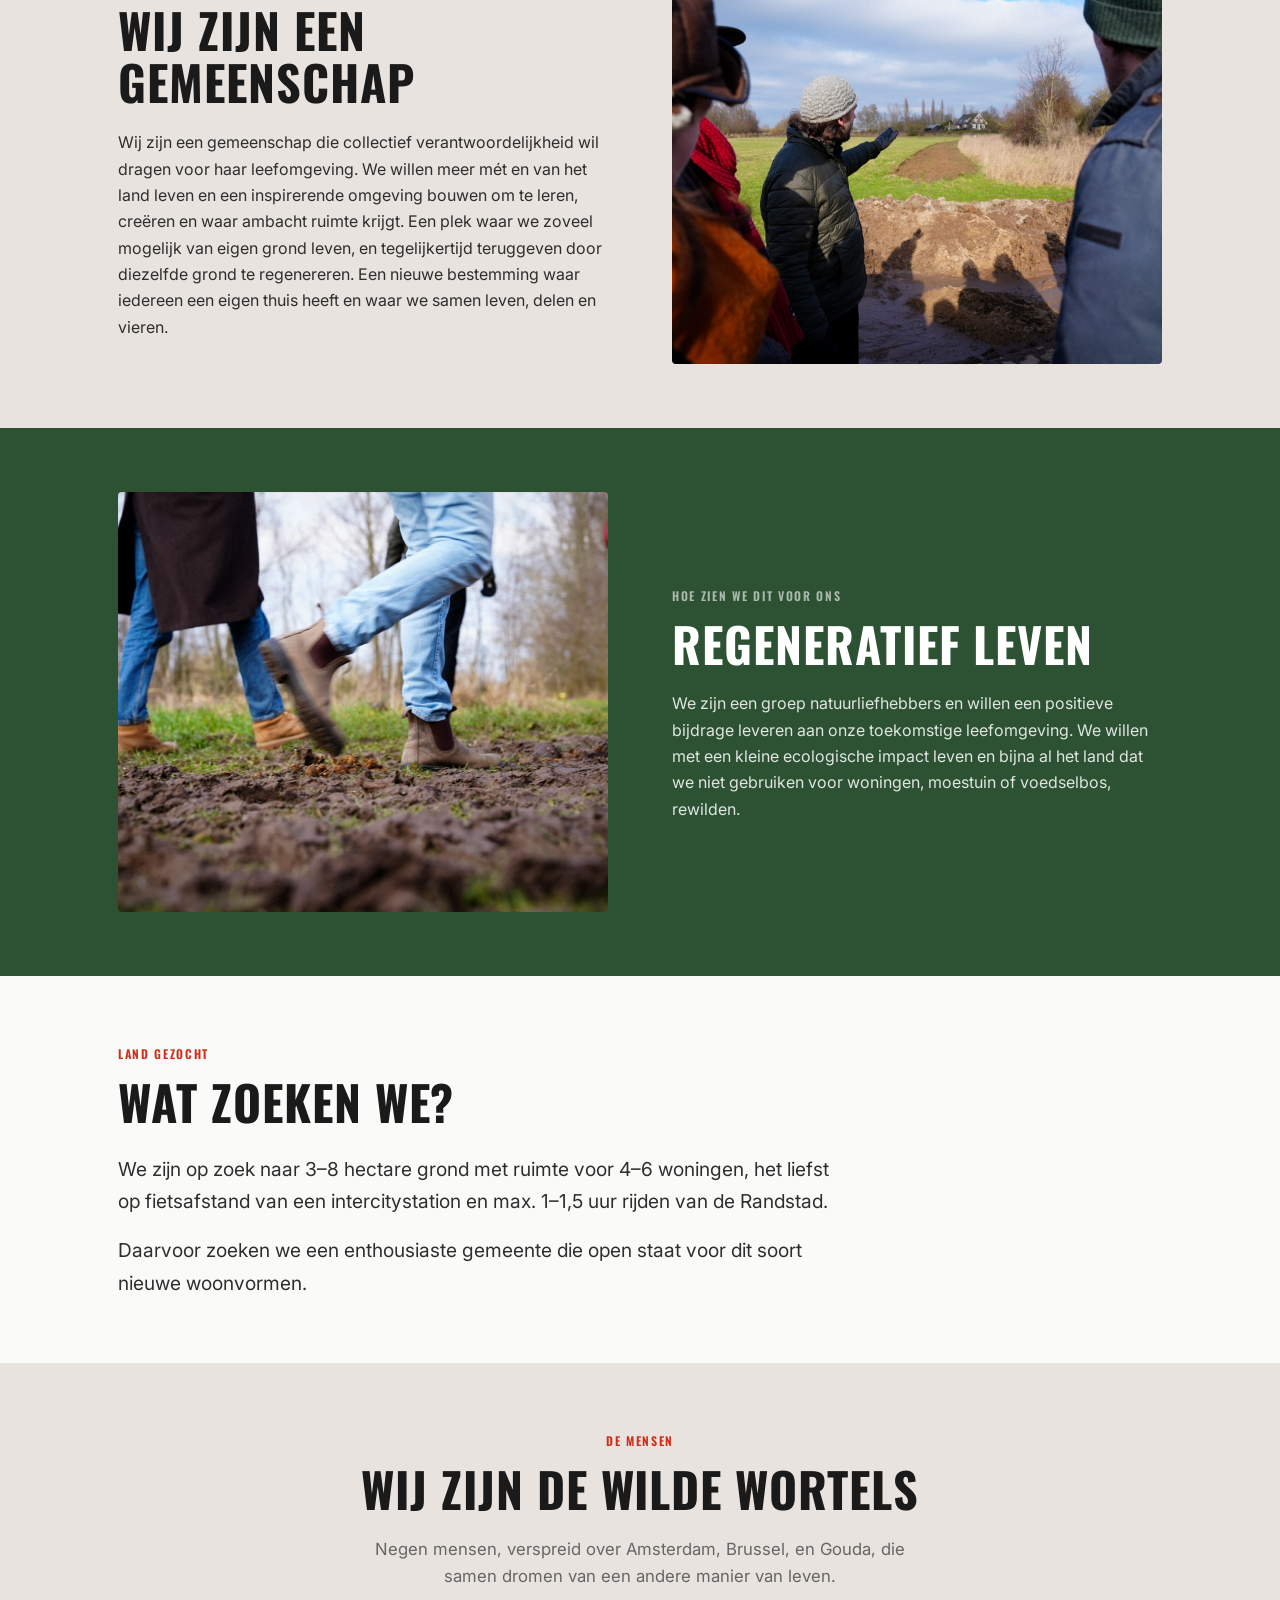
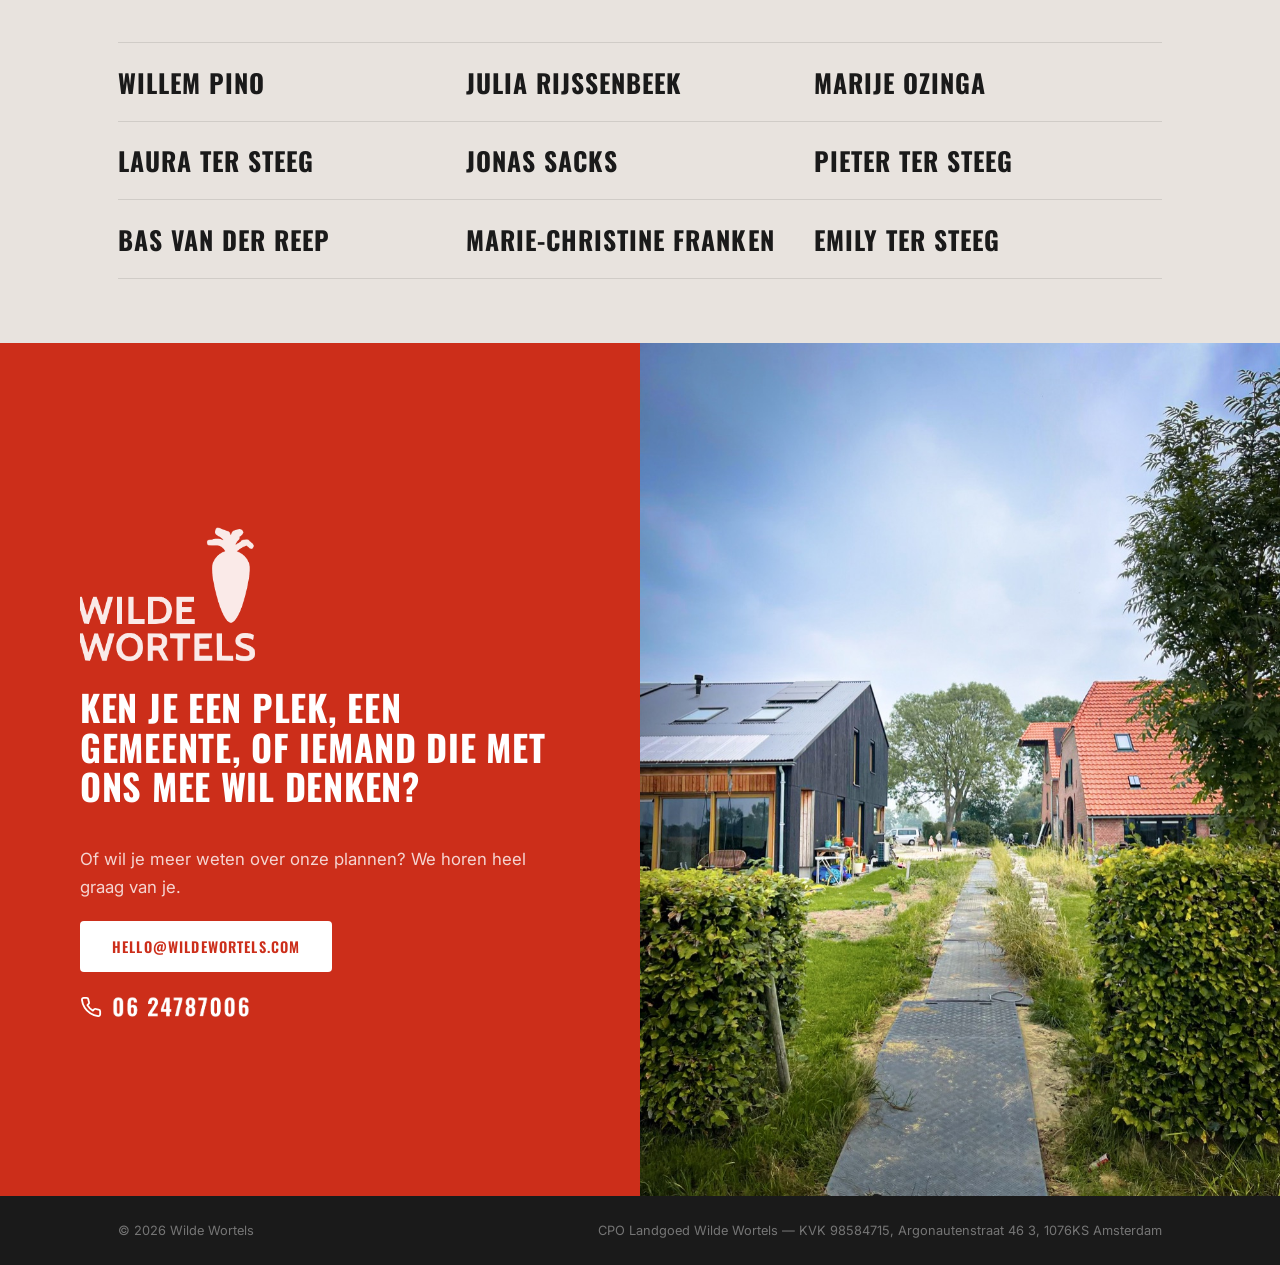
==== commit 5a7dedf2: "Add phone number to contact block as a non-scrapable image Render the number as a transparent white " ====
--- a/index.html
+++ b/index.html
@@ -129,6 +129,12 @@
           <h2>Ken je een plek, een gemeente, of iemand die met ons mee wil denken?</h2>
           <p>Of wil je meer weten over onze plannen? We horen heel graag van je.</p>
           <a href="mailto:hello@wildewortels.com" class="btn btn--white">hello@wildewortels.com</a>
+          <div class="contact-phone">
+            <svg class="contact-phone__icon" viewBox="0 0 24 24" fill="none" stroke="currentColor" stroke-width="2" stroke-linecap="round" stroke-linejoin="round" aria-hidden="true">
+              <path d="M22 16.92v3a2 2 0 0 1-2.18 2 19.79 19.79 0 0 1-8.63-3.07 19.5 19.5 0 0 1-6-6 19.79 19.79 0 0 1-3.07-8.67A2 2 0 0 1 4.11 2h3a2 2 0 0 1 2 1.72 12.84 12.84 0 0 0 .7 2.81 2 2 0 0 1-.45 2.11L8.09 9.91a16 16 0 0 0 6 6l1.27-1.27a2 2 0 0 1 2.11-.45 12.84 12.84 0 0 0 2.81.7A2 2 0 0 1 22 16.92z"/>
+            </svg>
+            <img src="assets/phone-number.png" alt="Telefoonnummer" class="contact-phone__number">
+          </div>
         </div>
       </div>
       <div class="contact-photo">
--- a/style.css
+++ b/style.css
@@ -547,6 +547,27 @@
 .btn--white:hover {
   background: var(--cream);
   transform: translateY(-1px);
+}
+
+/* ─── Contact phone (number as image, not scrapable text) ────────── */
+.contact-phone {
+  display: flex;
+  align-items: center;
+  gap: 0.65rem;
+  margin-top: 0.25rem;
+}
+
+.contact-phone__icon {
+  width: 22px;
+  height: 22px;
+  color: #fff;
+  flex: none;
+}
+
+.contact-phone__number {
+  height: 22px;
+  width: auto;
+  display: block;
 }
 
 /* ─── Footer ─────────────────────────────────────────────────────── */
